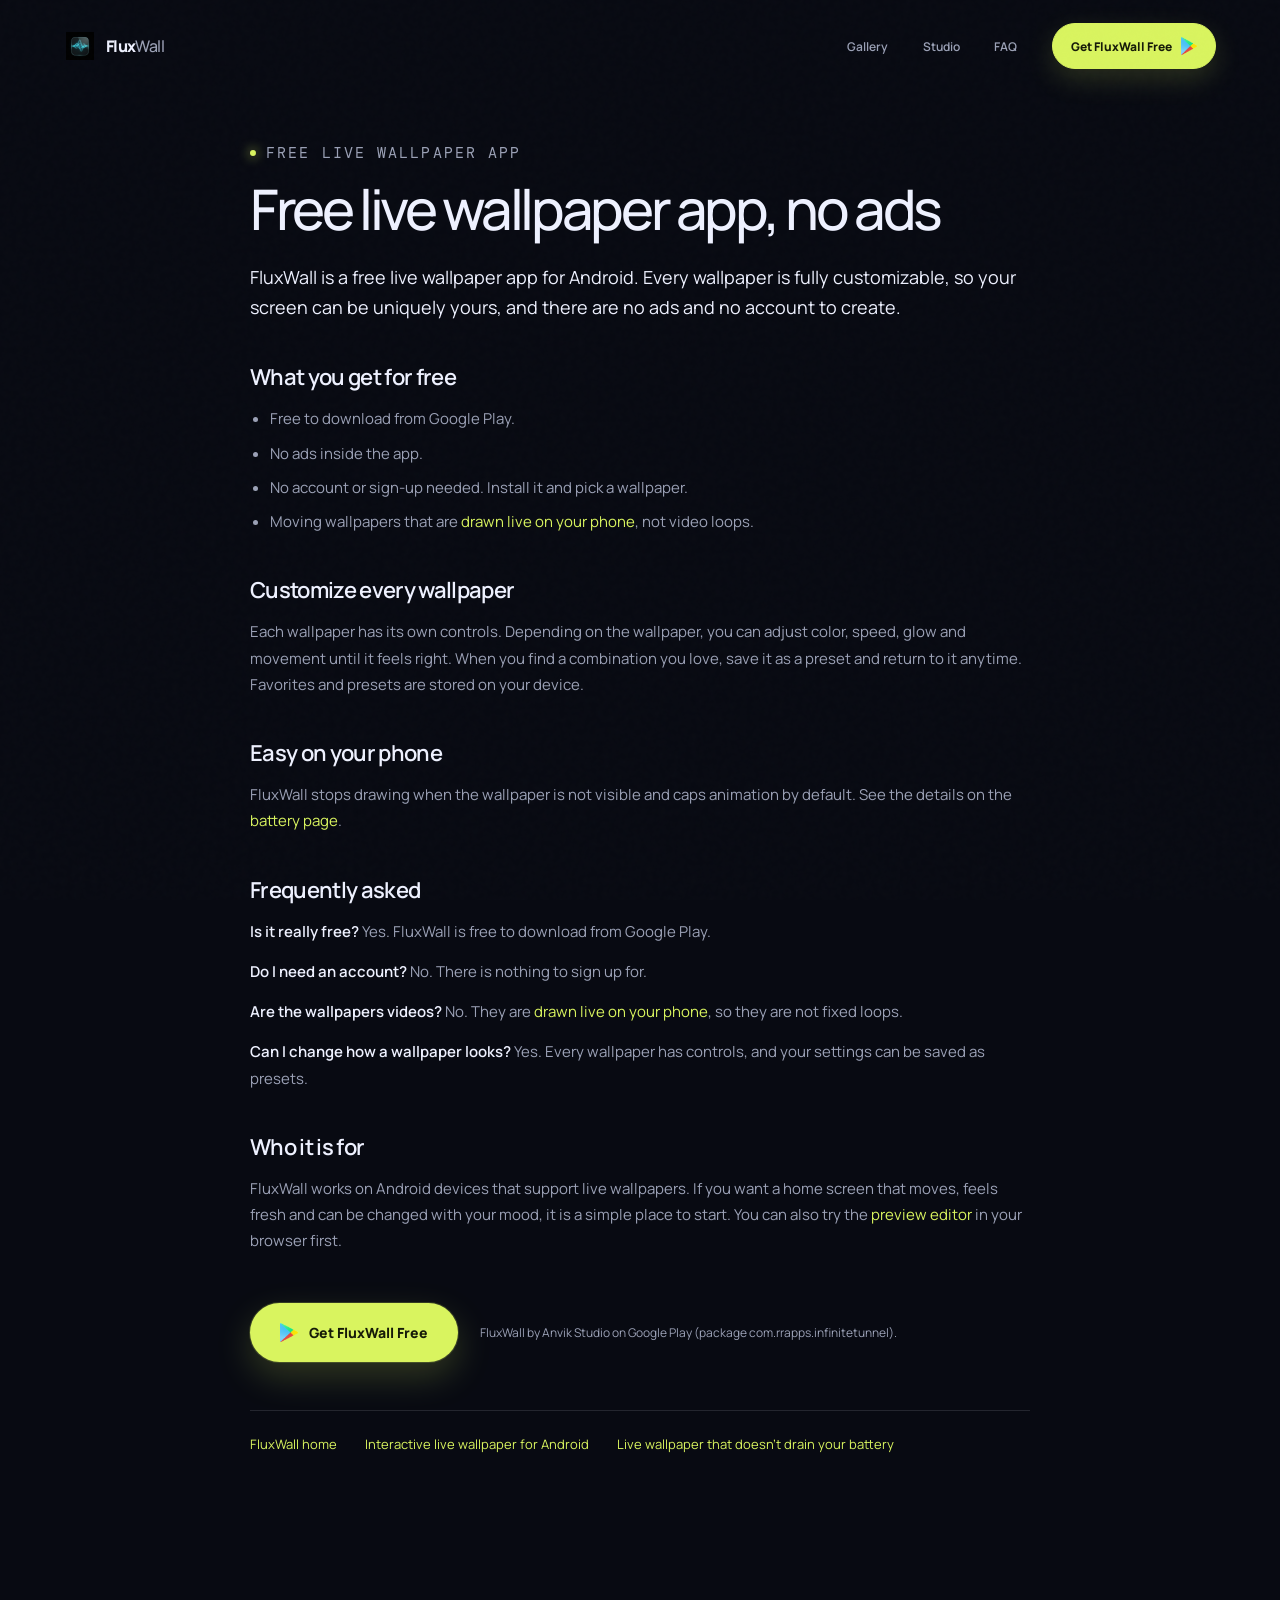
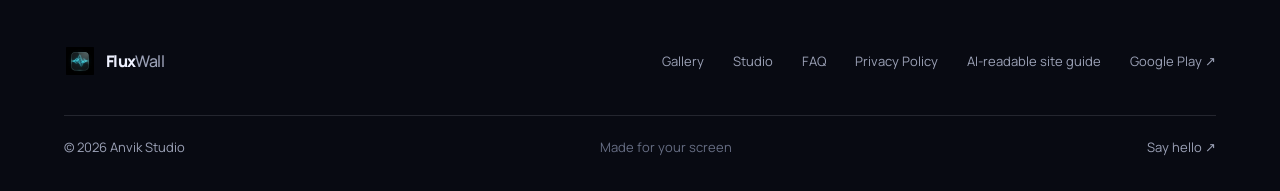
==== free-live-wallpaper-no-ads.html @ 2b083f35 "Add three search-targeted landing pages Add interactive live wallpaper, battery-aware and free/no-ad" ====
<!doctype html>
<html lang="en">
<head>
  <meta charset="UTF-8">
  <meta name="viewport" content="width=device-width, initial-scale=1">
  <meta name="theme-color" content="#080a12">
  <meta name="author" content="FluxWall">
  <meta name="description" content="FluxWall is a free live wallpaper app for Android with no ads and no account needed. Every wallpaper is customizable and can be saved as a preset.">
  <meta name="robots" content="index, follow, max-image-preview:large, max-snippet:-1, max-video-preview:-1">
  <meta name="referrer" content="strict-origin-when-cross-origin">
  <meta property="og:locale" content="en_US">
  <meta property="og:site_name" content="FluxWall">
  <meta property="og:title" content="Free Live Wallpaper App, No Ads — FluxWall">
  <meta property="og:description" content="A free live wallpaper app for Android with no ads and no account needed. Customize and save presets.">
  <meta property="og:image" content="https://fluxwall.anvik.studio/assets/images/feature.jpg">
  <meta property="og:url" content="https://fluxwall.anvik.studio/free-live-wallpaper-no-ads.html">
  <meta property="og:type" content="website">
  <meta name="twitter:card" content="summary_large_image">
  <link rel="canonical" href="https://fluxwall.anvik.studio/free-live-wallpaper-no-ads.html">
  <title>Free Live Wallpaper App, No Ads — FluxWall</title>
  <script type="application/ld+json">
  {
    "@context": "https://schema.org",
    "@graph": [
      {
        "@type": "WebPage",
        "@id": "https://fluxwall.anvik.studio/free-live-wallpaper-no-ads.html#webpage",
        "url": "https://fluxwall.anvik.studio/free-live-wallpaper-no-ads.html",
        "name": "Free Live Wallpaper App, No Ads — FluxWall",
        "description": "FluxWall is a free live wallpaper app for Android with no ads and no account needed. Every wallpaper is customizable and can be saved as a preset.",
        "inLanguage": "en-US",
        "isPartOf": {
          "@id": "https://fluxwall.anvik.studio/#website"
        },
        "about": {
          "@id": "https://fluxwall.anvik.studio/#app"
        }
      }
    ]
  }
  </script>
  <link rel="icon" href="assets/images/icon.png">
  <link rel="preconnect" href="https://fonts.googleapis.com">
  <link rel="preconnect" href="https://fonts.gstatic.com" crossorigin>
  <link href="https://fonts.googleapis.com/css2?family=DM+Mono:wght@400;500&family=Manrope:wght@400;500;600;700;800&display=swap" rel="stylesheet">
  <link rel="stylesheet" href="css/site.css">
</head>
<body>
  <div class="noise" aria-hidden="true"></div>
  <header class="site-header" data-header>
    <a class="brand" href="/" aria-label="FluxWall home">
      <img class="brand-icon" src="assets/images/fluxwall-icon.png" alt="" />
      <span>Flux<span class="brand-muted">Wall</span></span>
    </a>
    <nav class="nav" data-nav>
      <a href="/#gallery">Gallery</a>
      <a href="/#studio">Studio</a>
      <a href="/#faq">FAQ</a>
      <a class="nav-download" href="https://play.google.com/store/apps/details?id=com.rrapps.infinitetunnel" target="_blank" rel="noreferrer">Get FluxWall Free <img class="google-play-icon" src="assets/images/google-play-icon.png" alt="" /></a>
    </nav>
    <button class="menu-toggle" type="button" aria-label="Open navigation" aria-expanded="false" data-menu-toggle><i></i><i></i></button>
  </header>

  <main class="section-shell content-page">
    <article>
      <p class="eyebrow"><span class="eyebrow-dot"></span> Free live wallpaper app</p>
      <h1>Free live wallpaper app, no ads</h1>
      <p class="lede">FluxWall is a free live wallpaper app for Android. Every wallpaper is fully customizable, so your screen can be uniquely yours, and there are no ads and no account to create.</p>
      <section>
        <h2>What you get for free</h2>
        <ul>
          <li>Free to download from Google Play.</li>
          <li>No ads inside the app.</li>
          <li>No account or sign-up needed. Install it and pick a wallpaper.</li>
          <li>Moving wallpapers that are <a href="interactive-live-wallpaper-android.html">drawn live on your phone</a>, not video loops.</li>
        </ul>
        <!-- TODO: GIF -->
      </section>
      <section>
        <h2>Customize every wallpaper</h2>
        <p>Each wallpaper has its own controls. Depending on the wallpaper, you can adjust color, speed, glow and movement until it feels right. When you find a combination you love, save it as a preset and return to it anytime. Favorites and presets are stored on your device.</p>
      </section>
      <section>
        <h2>Easy on your phone</h2>
        <p>FluxWall stops drawing when the wallpaper is not visible and caps animation by default. See the details on the <a href="live-wallpaper-battery.html">battery page</a>.</p>
      </section>
      <section>
        <h2>Frequently asked</h2>
        <p><strong>Is it really free?</strong> Yes. FluxWall is free to download from Google Play.</p>
        <p><strong>Do I need an account?</strong> No. There is nothing to sign up for.</p>
        <p><strong>Are the wallpapers videos?</strong> No. They are <a href="interactive-live-wallpaper-android.html">drawn live on your phone</a>, so they are not fixed loops.</p>
        <p><strong>Can I change how a wallpaper looks?</strong> Yes. Every wallpaper has controls, and your settings can be saved as presets.</p>
      </section>
      <section>
        <h2>Who it is for</h2>
        <p>FluxWall works on Android devices that support live wallpapers. If you want a home screen that moves, feels fresh and can be changed with your mood, it is a simple place to start. You can also try the <a href="/#studio">preview editor</a> in your browser first.</p>
      </section>
      <div class="content-cta">
        <a class="button button-primary button-hero" href="https://play.google.com/store/apps/details?id=com.rrapps.infinitetunnel" target="_blank" rel="noreferrer"><img class="google-play-icon" src="assets/images/google-play-icon.png" alt="" /> Get FluxWall Free</a>
        <p class="content-note">FluxWall by Anvik Studio on Google Play (package com.rrapps.infinitetunnel).</p>
      </div>
      <nav class="content-related" aria-label="Related pages">
        <a href="/">FluxWall home</a>
        <a href="interactive-live-wallpaper-android.html">Interactive live wallpaper for Android</a>
        <a href="live-wallpaper-battery.html">Live wallpaper that doesn&#x27;t drain your battery</a>
      </nav>
    </article>
  </main>

  <footer class="footer section-shell"><div class="footer-top"><a class="brand" href="/"><img class="brand-icon" src="assets/images/fluxwall-icon.png" alt="" /><span>Flux<span class="brand-muted">Wall</span></span></a><div class="footer-links"><a href="/#gallery">Gallery</a><a href="/#studio">Studio</a><a href="/#faq">FAQ</a><a href="privacy_policy.html">Privacy Policy</a><a href="https://fluxwall.anvik.studio/llms.txt">AI-readable site guide</a><a href="https://play.google.com/store/apps/details?id=com.rrapps.infinitetunnel" target="_blank" rel="noreferrer">Google Play ↗</a></div></div><div class="footer-bottom"><span>© <span data-year></span> <a href="https://anvik.studio" target="_blank" rel="noreferrer">Anvik Studio</a></span><span>Made for your screen</span><a href="mailto:support@anvik.studio">Say hello ↗</a></div></footer>
  <div class="sticky-download"><span>Make your screen yours.</span><a href="https://play.google.com/store/apps/details?id=com.rrapps.infinitetunnel" target="_blank" rel="noreferrer"><img class="google-play-icon" src="assets/images/google-play-icon.png" alt="" /> Get FluxWall Free</a></div>
  <script>
    (function () {
      var header = document.querySelector('[data-header]'), nav = document.querySelector('[data-nav]'), menu = document.querySelector('[data-menu-toggle]');
      window.addEventListener('scroll', function () { header.classList.toggle('is-scrolled', window.scrollY > 30); }, { passive: true });
      menu.addEventListener('click', function () {
        var open = nav.classList.toggle('is-open');
        menu.setAttribute('aria-expanded', String(open));
        document.body.classList.toggle('menu-open', open);
      });
      var year = document.querySelector('[data-year]'); if (year) year.textContent = new Date().getFullYear();
    })();
  </script>
</body>
</html>
---- css/site.css ----
:root {
  --bg: #080a12;
  --bg-raised: #0d101b;
  --panel: #111520;
  --line: rgba(234, 239, 255, .12);
  --line-bright: rgba(234, 239, 255, .22);
  --ink: #eef1ff;
  --muted: #9ba1b6;
  --quiet: #666d83;
  --lime: #d9f45f;
  --lime-dark: #94ae2d;
  --violet: #a88cff;
  --coral: #ff846c;
  --mono: 'DM Mono', ui-monospace, monospace;
  --sans: 'Manrope', system-ui, sans-serif;
  --gutter: clamp(20px, 5vw, 84px);
  --max: 1320px;
}
* { box-sizing: border-box; }
html { scroll-behavior: smooth; }
body { margin: 0; background: var(--bg); color: var(--ink); font-family: var(--sans); overflow-x: hidden; }
body.menu-open { overflow: hidden; }
a { color: inherit; text-decoration: none; }
button { color: inherit; font: inherit; }
a:focus-visible, button:focus-visible, summary:focus-visible, input:focus-visible, select:focus-visible { outline: 2px solid var(--lime); outline-offset: 3px; }
img { display: block; max-width: 100%; }
.google-play-icon { aspect-ratio: 117 / 128; display: block; flex: 0 0 auto; height: auto; object-fit: contain; width: 18px; }
.noise { pointer-events: none; position: fixed; inset: 0; z-index: 30; opacity: .035; background-image: url("data:image/svg+xml,%3Csvg viewBox='0 0 180 180' xmlns='http://www.w3.org/2000/svg'%3E%3Cfilter id='n'%3E%3CfeTurbulence type='fractalNoise' baseFrequency='.8' numOctaves='3' stitchTiles='stitch'/%3E%3C/filter%3E%3Crect width='100%25' height='100%25' filter='url(%23n)' opacity='.5'/%3E%3C/svg%3E"); }
.section-shell { width: min(var(--max), calc(100% - var(--gutter) * 2)); margin-inline: auto; }
.site-header { align-items: center; display: flex; justify-content: space-between; height: 92px; left: 0; padding: 0 var(--gutter); position: absolute; right: 0; top: 0; z-index: 20; transition: background .3s, height .3s, border .3s; }
.site-header.is-scrolled { position: fixed; height: 70px; background: rgba(8, 10, 18, .82); backdrop-filter: blur(18px); border-bottom: 1px solid var(--line); }
.brand { align-items: center; display: inline-flex; font-size: 16px; font-weight: 800; gap: 10px; letter-spacing: -.04em; }
.brand-muted { color: var(--muted); font-weight: 500; }
.brand-icon { border-radius: 25%; height: 32px; object-fit: cover; width: 32px; }
.nav { align-items: center; display: flex; gap: clamp(18px, 2.7vw, 42px); }
.nav a { color: var(--muted); font-size: 12px; font-weight: 600; transition: color .2s; }
.nav a:hover { color: var(--ink); }
.nav .nav-download { align-items: center; background: var(--lime); border: 1px solid var(--lime); border-radius: 99px; box-shadow: 0 10px 28px rgba(217,244,95,.16); color: #161b08; display: flex; font-size: 12px; font-weight: 800; gap: 9px; padding: 13px 18px; }
.nav-download .google-play-icon { width: 16px; }
.text-link span { color: var(--lime); }
.menu-toggle { background: none; border: 0; cursor: pointer; display: none; padding: 8px 0 8px 8px; }
.menu-toggle i { background: var(--ink); display: block; height: 1px; margin: 5px 0; transition: transform .2s; width: 24px; }
.hero { align-items: flex-end; display: flex; min-height: 900px; overflow: hidden; position: relative; width: 100%; }
.hero::after { background: linear-gradient(0deg, var(--bg) 0%, rgba(8,10,18,.36) 12%, transparent 30%); bottom: 0; content: ''; height: 34%; left: 0; pointer-events: none; position: absolute; right: 0; z-index: 1; }
.hero-copy { margin-left: max(var(--gutter), calc((100vw - var(--max)) / 2)); max-width: 690px; padding: 150px 0 82px; position: relative; width: min(690px, calc(100% - var(--gutter) * 2)); z-index: 3; }
.eyebrow { align-items: center; color: var(--muted); display: flex; font-family: var(--mono); font-size: 10px; gap: 10px; letter-spacing: .14em; margin: 0 0 24px; text-transform: uppercase; }
.eyebrow-dot, .live-pulse { background: var(--lime); border-radius: 50%; display: inline-block; height: 6px; width: 6px; }
.eyebrow-dot { box-shadow: 0 0 12px var(--lime); }
.hero h1 { font-size: clamp(64px, 8.4vw, 124px); font-weight: 500; letter-spacing: -.085em; line-height: .88; margin: 0; text-shadow: 0 4px 40px rgba(0,0,0,.24); }
h1 em, h2 em { color: var(--lime); font-style: normal; }
.hero-lede { color: rgba(238,241,255,.76); font-size: 18px; line-height: 1.72; margin: 30px 0 24px; max-width: 520px; text-shadow: 0 2px 18px rgba(0,0,0,.42); }
.hero-effect-switcher { display: flex; gap: 8px; margin-bottom: 30px; max-width: 650px; overflow-x: auto; padding: 2px; scrollbar-width: none; }
.hero-effect-switcher::-webkit-scrollbar { display: none; }
.hero-effect-switcher button { backdrop-filter: blur(14px); background: rgba(10,12,20,.54); border: 1px solid rgba(255,255,255,.18); border-radius: 99px; color: rgba(255,255,255,.74); cursor: pointer; flex: 0 0 auto; font-family: var(--mono); font-size: 9px; letter-spacing: .08em; padding: 10px 13px; text-transform: uppercase; transition: background .2s, border-color .2s, color .2s, transform .2s; }
.hero-effect-switcher button:hover { border-color: rgba(255,255,255,.42); color: var(--ink); transform: translateY(-1px); }
.hero-effect-switcher button.is-active { background: var(--lime); border-color: var(--lime); color: #171d0b; }
.hero-actions { align-items: center; display: flex; flex-wrap: wrap; gap: 28px; }
.button { align-items: center; border: 0; border-radius: 99px; display: inline-flex; font-size: 13px; font-weight: 800; gap: 11px; justify-content: center; padding: 18px 25px; transition: transform .2s, box-shadow .2s, background .2s; }
.button:hover { transform: translateY(-2px); }
.button-primary { background: var(--lime); box-shadow: 0 0 0 1px rgba(217,244,95,.18), 0 14px 36px rgba(217,244,95,.2); color: #161b08; }
.button-primary:hover { background: #e3fa78; box-shadow: 0 0 0 1px rgba(217,244,95,.4), 0 18px 46px rgba(217,244,95,.32); }
.button-compact { font-size: 12px; padding: 15px 20px; }
.button-hero { font-size: 14px; min-width: 208px; padding: 20px 27px; }
.text-link { color: var(--muted); font-size: 12px; font-weight: 700; }
.text-link span { display: inline-block; margin-left: 8px; transition: transform .2s; }
.text-link:hover span { transform: translateY(3px); }
.hero-assurance { align-items: center; color: rgba(255,255,255,.86); display: flex; flex-wrap: wrap; font-size: 12px; font-weight: 700; gap: 13px 24px; margin-top: 30px; }
.hero-assurance span { align-items: center; display: flex; gap: 8px; }
.hero-assurance span::before { background: var(--lime); border-radius: 50%; box-shadow: 0 0 10px rgba(217,244,95,.5); content: ''; height: 6px; width: 6px; }
.hero-visual { inset: 0; overflow: hidden; pointer-events: none; position: absolute; z-index: 0; }
.hero-canvas-wrap { background-color: #11101b; background-position: center; background-size: cover; border: 0; border-radius: 0; height: 100%; overflow: hidden; position: relative; width: 100%; }
.stage__canvas { display: block; height: 100%; width: 100%; }
.canvas-vignette { background: linear-gradient(90deg, rgba(5,6,12,.84) 0%, rgba(5,6,12,.38) 46%, rgba(5,6,12,.08) 78%), radial-gradient(ellipse at center, transparent 42%, rgba(5,5,11,.32) 100%); inset: 0; pointer-events: none; position: absolute; }
.canvas-caption { align-items: center; color: rgba(255,255,255,.78); display: flex; font-family: var(--mono); font-size: 9px; gap: 9px; letter-spacing: .12em; position: absolute; right: max(var(--gutter), calc((100vw - var(--max)) / 2)); text-transform: uppercase; top: 116px; }
.caption-separator { color: rgba(255,255,255,.38); }
.live-pulse { animation: pulse 2s infinite; box-shadow: 0 0 10px var(--lime); flex: 0 0 auto; }
@keyframes pulse { 0%, 100% { opacity: 1; transform: scale(1); } 50% { opacity: .42; transform: scale(.72); } }
.ticker { border-bottom: 1px solid var(--line); border-top: 1px solid var(--line); overflow: hidden; white-space: nowrap; }
/* Three identical sets keep the loop covered on wide and narrow viewports. */
.ticker-track { animation: marquee 22s linear infinite; color: rgba(238,241,255,.78); display: flex; font-family: var(--mono); font-size: 12px; font-weight: 600; letter-spacing: .14em; padding: 20px 0; width: max-content; will-change: transform; }
.ticker-set { align-items: center; display: flex; flex: 0 0 auto; gap: 26px; padding-right: 26px; }
.ticker-track b { color: var(--lime); font-size: 15px; font-weight: 400; }
@keyframes marquee { to { transform: translate3d(-33.333333%, 0, 0); } }
.intro { align-items: center; display: grid; gap: 7%; grid-template-columns: 1.15fr .85fr; padding-bottom: 91px; padding-top: 170px; }
.section-heading h2, .studio h2, .preview-section-heading h2 { font-size: clamp(42px, 5vw, 75px); font-weight: 500; letter-spacing: -.075em; line-height: .98; margin: 0; }
.section-heading h2 span, .preview-section-heading h2 span { color: var(--lime); }
.intro-body { padding-bottom: 5px; }
.intro-body > p { color: var(--muted); font-size: 19px; line-height: 1.7; margin: 0 0 28px; max-width: 430px; }
.direct-answers { border-bottom: 1px solid var(--line); border-top: 1px solid var(--line); display: grid; gap: 8%; grid-template-columns: .8fr 1.2fr; padding-bottom: 60px; padding-top: 86px; }
.direct-answers-intro h2 { font-size: clamp(40px, 4.5vw, 68px); font-weight: 500; letter-spacing: -.075em; line-height: .98; margin: 0 0 25px; }
.direct-answers-intro h2 span { color: var(--lime); }
.direct-answers-intro > p:last-child { color: var(--muted); font-size: 16px; line-height: 1.7; margin: 0; max-width: 340px; }
.answer-grid { display: grid; gap: 0 18px; grid-template-columns: repeat(3, 1fr); }
.answer-card { border-left: 1px solid var(--line); padding: 2px 0 0 20px; }
.answer-card h3 { font-size: 14px; letter-spacing: -.02em; margin: 0 0 13px; }
.answer-card p { color: var(--muted); font-size: 13px; line-height: 1.7; margin: 0; }
.circle-arrow { align-items: center; border: 1px solid var(--line-bright); border-radius: 50%; color: var(--lime); display: flex; font-size: 20px; height: 57px; justify-content: center; transition: background .2s, color .2s; width: 57px; }
.circle-arrow:hover { background: var(--lime); color: var(--bg); }
.gallery { padding-bottom: 123px; padding-top: 120px; }
.gallery-heading { align-items: end; display: flex; justify-content: space-between; }
.gallery-heading > .eyebrow, .preview-section-heading > .eyebrow { font-size: 15px; }
.section-note { color: var(--muted); font-size: 14px; line-height: 1.6; margin: 0 0 2px; }
.preview-section { padding-bottom: 126px; scroll-margin-top: 90px; }
.preview-section-heading { align-items: end; display: flex; justify-content: space-between; margin-bottom: 54px; }
.preview-section-heading > p { color: var(--muted); font-size: 15px; line-height: 1.7; margin: 0 4% 2px 0; max-width: 330px; }
.preview-workbench { margin-top: 50px; scroll-margin-top: 90px; }
.preview-cta { display: flex; justify-content: flex-end; margin-top: 48px; }
.filter-row { border-bottom: 1px solid var(--line); display: flex; gap: 8px; margin-top: 65px; overflow-x: auto; padding-bottom: 13px; scrollbar-width: none; }
.filter-row::-webkit-scrollbar { display: none; }
.filter-button { background: none; border: 0; border-radius: 99px; color: var(--quiet); cursor: pointer; font-size: 11px; padding: 9px 15px; white-space: nowrap; }
.filter-button:hover { color: var(--ink); }
.filter-button.is-active { background: var(--lime); color: #1b210a; }
.effect-grid { display: grid; gap: 16px; grid-template-columns: repeat(4, 1fr); padding-top: 24px; }
.effect-card { background: var(--panel); border: 1px solid var(--line); min-width: 0; overflow: hidden; position: relative; transition: border-color .2s, transform .2s; }
.effect-card:hover { border-color: var(--lime); transform: translateY(-4px); }
.effect-image { aspect-ratio: 1 / 1.17; background: #151827; overflow: hidden; position: relative; }
.effect-image img { height: 100%; object-fit: cover; transition: transform .5s, filter .3s; width: 100%; }
.effect-card:hover img { transform: scale(1.04); }
.effect-image video { height: 100%; object-fit: cover; width: 100%; }
.effect-overlay { background: linear-gradient(transparent 45%, rgba(4,6,12,.86)); inset: 0; position: absolute; }
.effect-info { bottom: 0; left: 0; padding: 16px; position: absolute; right: 0; }
.effect-info h3 { font-size: 14px; letter-spacing: -.03em; margin: 0 0 5px; }
.effect-info p { color: rgba(238,241,255,.72); font-size: 11px; line-height: 1.4; margin: 0; }
.effect-category { color: var(--lime); font-family: var(--mono); font-size: 8px; letter-spacing: .12em; margin-bottom: 8px; text-transform: uppercase; }
.effect-new { background: var(--lime); border-radius: 99px; color: #1b210a; font-weight: 500; margin-left: 8px; padding: 2px 7px; }
.gallery-footer { align-items: center; color: var(--muted); display: flex; font-family: var(--mono); font-size: 9px; justify-content: space-between; letter-spacing: .08em; padding-top: 28px; text-transform: uppercase; }
.gallery-footer span { align-items: center; display: flex; gap: 9px; }
.gallery-footer .text-link { font-family: var(--sans); letter-spacing: 0; text-transform: none; }
.studio { padding-bottom: 180px; scroll-margin-top: 90px; }
.studio-header { align-items: end; display: flex; justify-content: space-between; margin-bottom: 54px; }
.studio-header > p { color: var(--muted); font-size: 15px; line-height: 1.7; margin: 0 4% 2px 0; max-width: 330px; }
.studio-cta { align-items: center; color: var(--ink); display: flex; font-size: 12px; font-weight: 700; gap: 16px; margin: -25px 0 28px; }
.studio-panel { align-items: stretch; aspect-ratio: 2.03 / 1; background: var(--panel); border: 1px solid var(--line); display: grid; grid-template-columns: 1.6fr 1fr; min-height: 0; }
.studio-preview { aspect-ratio: auto; background: #111; height: 100%; overflow: hidden; position: relative; width: 100%; }
.studio-preview-fallback, .studio-stage-canvas { height: 100%; inset: 0; object-fit: cover; position: absolute; width: 100%; }
.studio-preview-fallback { filter: saturate(.86) brightness(.82); z-index: 0; }
.studio-stage-canvas { image-rendering: auto; z-index: 1; }
.no-webgl .studio-stage-canvas { display: none; }
.studio-preview-overlay { background: radial-gradient(ellipse at center, transparent 30%, rgba(5,6,12,.46) 100%), linear-gradient(0deg, rgba(0,0,0,.55), transparent 45%); inset: 0; pointer-events: none; position: absolute; z-index: 2; }
.studio-preview-title { align-items: center; bottom: 25px; display: flex; font-family: var(--mono); font-size: 10px; gap: 10px; left: 26px; letter-spacing: .12em; position: absolute; text-transform: uppercase; z-index: 3; }
.studio-effect-switcher { display: flex; gap: 7px; left: 22px; max-width: calc(100% - 44px); overflow-x: auto; padding: 7px; position: absolute; scrollbar-width: none; top: 22px; z-index: 3; }
.studio-effect-switcher::-webkit-scrollbar { display: none; }
.studio-effect-switcher button { backdrop-filter: blur(14px); background: rgba(7,9,15,.62); border: 1px solid rgba(255,255,255,.18); border-radius: 99px; color: rgba(255,255,255,.72); cursor: pointer; flex: 0 0 auto; font-family: var(--mono); font-size: 8px; letter-spacing: .08em; padding: 9px 12px; text-transform: uppercase; }
.studio-effect-switcher button.is-active { background: var(--lime); border-color: var(--lime); color: #171d0b; }
.controls-panel { height: 100%; min-height: 0; overflow-y: auto; padding: 48px 42px; scrollbar-color: var(--lime-dark) transparent; scrollbar-width: thin; }
.controls-panel::-webkit-scrollbar { width: 5px; }
.controls-panel::-webkit-scrollbar-thumb { background: var(--lime-dark); border-radius: 99px; }
.controls-top { color: var(--quiet); display: flex; font-family: var(--mono); font-size: 11px; justify-content: space-between; letter-spacing: .1em; }
.control-status { color: var(--lime); }
.controls-panel h3 { font-size: 31px; font-weight: 500; letter-spacing: -.06em; margin: 28px 0 7px; }
.controls-panel > p { color: var(--muted); font-size: 15px; margin: 0 0 42px; }
.control-list { display: grid; gap: 25px; }
.control-row label { align-items: center; color: var(--muted); display: flex; font-size: 12px; justify-content: space-between; margin-bottom: 12px; }
.control-value { color: var(--lime); font-family: var(--mono); font-size: 11px; }
.control-row input[type=range] { appearance: none; background: linear-gradient(to right, var(--lime) var(--fill, 50%), rgba(255,255,255,.13) var(--fill, 50%)); border-radius: 2px; cursor: pointer; height: 2px; outline: none; width: 100%; }
.control-row input[type=range]::-webkit-slider-thumb { appearance: none; background: var(--lime); border: 3px solid var(--panel); border-radius: 50%; box-shadow: 0 0 0 1px var(--lime); height: 12px; width: 12px; }
.control-row select { background: rgba(255,255,255,.06); border: 1px solid var(--line); border-radius: 3px; color: var(--ink); cursor: pointer; font-size: 12px; padding: 9px; width: 100%; }
.control-row option { background: var(--panel); }
.control-row input[type=checkbox] { accent-color: var(--lime); height: 17px; width: 17px; }
.control-checkbox { justify-content: flex-start !important; gap: 9px; }
.numbers { align-items: start; border-bottom: 1px solid var(--line); border-top: 1px solid var(--line); display: grid; gap: 8%; grid-template-columns: .7fr 1.3fr; padding-bottom: 52px; padding-top: 74px; }
.numbers-intro p:last-child { color: var(--muted); font-size: 14px; line-height: 1.7; margin: 0; max-width: 220px; }
.number-grid { display: grid; grid-template-columns: repeat(4, 1fr); }
.number-grid > div { border-left: 1px solid var(--line); padding: 0 20px; }
.number-grid strong { display: block; font-size: clamp(36px, 4vw, 59px); font-weight: 500; letter-spacing: -.09em; line-height: .9; }
.number-grid span { color: var(--muted); display: block; font-size: 12px; line-height: 1.5; margin-top: 16px; }
.screen-tour { padding-bottom: 126px; padding-top: 180px; }
.tour-layout { display: flex; gap: 16px; margin-top: 68px; max-width: none; overflow-x: auto; padding: 0 0 18px; scrollbar-color: var(--line-bright) transparent; scrollbar-width: thin; scroll-snap-type: x proximity; width: 100%; }
.tour-layout:focus-visible { outline: 2px solid var(--lime); outline-offset: 6px; }
.tour-layout::-webkit-scrollbar { height: 4px; }
.tour-layout::-webkit-scrollbar-track { background: transparent; }
.tour-layout::-webkit-scrollbar-thumb { background: var(--line-bright); border-radius: 99px; }
.tour-shot { background: var(--panel); border: 1px solid var(--line-bright); border-radius: 16px; box-shadow: 0 14px 32px rgba(0,0,0,.16); flex: 0 0 300px; margin: 0; overflow: hidden; scroll-snap-align: start; }
.tour-shot img { display: block; height: auto; width: 100%; }
.tour-shot figcaption { border-top: 1px solid var(--line); color: var(--muted); font-family: var(--mono); font-size: 9px; letter-spacing: .08em; padding: 14px 15px; text-transform: uppercase; }
.install-strip { align-items: center; border-bottom: 1px solid var(--line); border-top: 1px solid var(--line); display: flex; gap: 40px; justify-content: space-between; margin-bottom: 126px; padding-bottom: 48px; padding-top: 68px; }
.install-strip .eyebrow { margin-bottom: 15px; }
.install-strip strong, .install-strip span { display: block; }
.install-strip strong { font-size: clamp(28px, 3vw, 42px); font-weight: 500; letter-spacing: -.055em; line-height: 1.08; }
.install-strip > div > span { color: var(--muted); font-size: 14px; margin-top: 14px; }
.install-strip .button { flex: 0 0 auto; }
.faq { display: grid; gap: 11%; grid-template-columns: .8fr 1.2fr; padding-bottom: 126px; }
.faq-list { border-top: 1px solid var(--line); }
details { border-bottom: 1px solid var(--line); }
summary { align-items: center; cursor: pointer; display: flex; font-size: 14px; font-weight: 600; justify-content: space-between; list-style: none; padding: 24px 0; }
summary::-webkit-details-marker { display: none; }
summary span { color: var(--lime); font-size: 21px; font-weight: 400; transition: transform .2s; }
details[open] summary span { transform: rotate(45deg); }
details p { color: var(--muted); font-size: 14px; line-height: 1.7; margin: -3px 35px 25px 0; max-width: 570px; }
.footer { padding-bottom: 35px; padding-top: 92px; }
.footer-top { align-items: center; border-bottom: 1px solid var(--line); display: flex; justify-content: space-between; padding-bottom: 38px; }
.footer-links { display: flex; gap: 29px; }
.footer-links a, .footer-bottom { color: var(--muted); font-size: 13px; }
.footer-links a:hover, .footer-bottom a:hover { color: var(--lime); }
.footer-bottom { display: flex; justify-content: space-between; padding-top: 22px; }
.footer-bottom span:nth-child(2) { color: var(--quiet); }
.sticky-download { display: none; }
@media (max-width: 960px) {
  :root { --gutter: clamp(20px, 5vw, 48px); }
  .hero { min-height: 820px; }
  .hero-copy { max-width: 620px; }
  .effect-grid { grid-template-columns: repeat(3, 1fr); }
  .studio-panel { aspect-ratio: auto; grid-template-columns: 1fr; }
  .studio-preview { aspect-ratio: 1.3 / 1; height: auto; min-height: 0; }
  .controls-panel { height: auto; overflow-y: visible; }
  .preview-section-heading { align-items: start; display: block; margin-bottom: 35px; }
  .preview-section-heading > p { margin: 25px 0 0; }
  .numbers { grid-template-columns: 1fr; gap: 40px; }
  .number-grid { max-width: 650px; }
}
@media (max-width: 700px) {
  .site-header { height: 74px; }
  .nav { align-items: stretch; background: rgba(8,10,18,.97); border-bottom: 1px solid var(--line); display: flex; flex-direction: column; gap: 0; left: 0; opacity: 0; padding: 80px var(--gutter) 25px; pointer-events: none; position: fixed; right: 0; top: 0; transform: translateY(-10px); transition: opacity .2s, transform .2s; }
  .nav.is-open { opacity: 1; pointer-events: auto; transform: translateY(0); }
  .nav a { border-bottom: 1px solid var(--line); color: var(--ink); font-size: 17px; padding: 17px 0; }
  .nav .nav-download { background: none; border: 0; box-shadow: none; color: var(--lime); padding: 20px 0; }
  .menu-toggle { display: block; position: relative; z-index: 2; }
  .hero { min-height: 860px; }
  .hero-copy { margin-left: var(--gutter); max-width: none; padding: 120px 0 48px; width: calc(100% - var(--gutter) * 2); }
  .hero::after { height: 48%; }
  .hero h1 { font-size: clamp(56px, 17vw, 92px); }
  .hero-lede { font-size: 16px; margin-top: 24px; }
  .hero-effect-switcher { margin-bottom: 24px; }
  .hero-effect-switcher button { padding: 9px 11px; }
  .hero-actions { align-items: stretch; flex-direction: column; gap: 20px; }
  .button-hero { width: 100%; }
  .hero-assurance { gap: 10px 18px; margin-top: 26px; }
  .canvas-caption { left: var(--gutter); right: auto; top: 92px; }
  .intro { display: block; padding-bottom: 70px; padding-top: 115px; }
  .intro-body { margin-top: 35px; }
  .intro-body > p { font-size: 17px; }
  .direct-answers { display: block; padding-bottom: 50px; padding-top: 72px; }
  .direct-answers-intro > p:last-child { font-size: 15px; }
  .answer-grid { display: block; margin-top: 42px; }
  .answer-card { border-left: 0; border-top: 1px solid var(--line); padding: 20px 0 0; }
  .answer-card + .answer-card { margin-top: 25px; }
  .gallery { padding-bottom: 77px; padding-top: 90px; }
  .gallery-heading { align-items: start; display: block; }
  .section-note { margin-top: 27px; }
  .preview-section { padding-bottom: 77px; }
  .preview-workbench { margin-top: 34px; }
  .preview-cta { margin-top: 30px; }
  .preview-cta .button { width: 100%; }
  .filter-row { margin-top: 40px; }
  .effect-grid { grid-template-columns: repeat(2, 1fr); gap: 10px; }
  .effect-info { padding: 12px; }
  .effect-info h3 { font-size: 12px; }
  .effect-info p { display: none; }
  .effect-category { font-size: 7px; margin-bottom: 6px; }
  .studio { padding-bottom: 110px; }
  .studio-header { align-items: start; display: block; margin-bottom: 35px; }
  .studio-header > p { margin: 25px 0 0; }
  .studio-preview { aspect-ratio: 1 / 1; min-height: 0; }
  .controls-panel { padding: 32px 24px; }
  .controls-panel > p { margin-bottom: 30px; }
  .numbers { padding-bottom: 35px; padding-top: 50px; }
  .number-grid { grid-template-columns: 1fr 1fr; row-gap: 42px; }
  .number-grid > div:nth-child(3) { border-left: 0; }
  .number-grid > div { padding: 0 15px; }
  .screen-tour { padding-bottom: 63px; padding-top: 110px; }
  .install-strip { align-items: flex-start; flex-direction: column; margin-bottom: 77px; padding-bottom: 36px; padding-top: 52px; }
  .install-strip .button { width: 100%; }
  .tour-layout { gap: 12px; margin-top: 40px; padding-bottom: 12px; }
  .tour-shot { flex-basis: min(72vw, 280px); }
  .faq { display: block; padding-bottom: 77px; }
  .faq-list { margin-top: 48px; }
  summary { font-size: 13px; padding: 21px 0; }
  .footer { padding-top: 60px; }
  .footer-top { align-items: start; display: block; padding-bottom: 25px; }
  .footer-links { flex-wrap: wrap; gap: 17px 25px; margin-top: 30px; }
  .footer-bottom { flex-wrap: wrap; gap: 12px; line-height: 1.5; padding-bottom: 76px; }
  .gallery-footer { align-items: start; flex-direction: column; gap: 20px; }
  .studio-cta { align-items: start; flex-direction: column; gap: 8px; margin-top: -12px; }
  .sticky-download { align-items: center; background: rgba(217, 244, 95, .96); bottom: 0; box-shadow: 0 -8px 30px rgba(0,0,0,.28); color: #182008; display: flex; font-size: 13px; font-weight: 700; gap: 12px; justify-content: space-between; left: 0; padding: 12px var(--gutter); position: fixed; right: 0; z-index: 40; }
  .sticky-download a { background: #182008; border-radius: 99px; color: var(--lime); flex: 0 0 auto; font-size: 10px; padding: 12px 15px; }
  .sticky-download .google-play-icon { width: 14px; }
}
@media (prefers-reduced-motion: reduce) { *, *::before, *::after { animation-duration: .01ms !important; animation-iteration-count: 1 !important; scroll-behavior: auto !important; transition-duration: .01ms !important; } }

/* Content pages (search landing pages) */
.content-page { max-width: 780px; padding-bottom: 100px; padding-top: 140px; }
.content-page h1 { font-size: clamp(34px, 5vw, 56px); font-weight: 500; letter-spacing: -.06em; line-height: 1.05; margin: 0 0 24px; }
.content-page h2 { color: var(--ink); font-size: 22px; font-weight: 600; letter-spacing: -.03em; margin: 40px 0 14px; }
.content-page p, .content-page li { color: var(--muted); font-size: 15px; line-height: 1.75; }
.content-page p { margin: 0 0 14px; }
.content-page ul { margin: 0 0 14px; padding-left: 20px; }
.content-page li { margin-bottom: 8px; }
.content-page .lede { color: var(--ink); font-size: 18px; line-height: 1.65; }
.content-page a:not(.button) { color: var(--lime); }
.content-page strong { color: var(--ink); font-weight: 600; }
.content-cta { align-items: center; display: flex; flex-wrap: wrap; gap: 14px 22px; margin: 48px 0 0; }
.content-cta .content-note { font-size: 12px; margin: 0; }
.content-related { border-top: 1px solid var(--line); display: flex; flex-wrap: wrap; gap: 12px 28px; margin-top: 48px; padding-top: 24px; }
.content-related a { font-size: 13px; }
@media (max-width: 760px) { .content-page { padding-top: 110px; padding-bottom: 120px; } }
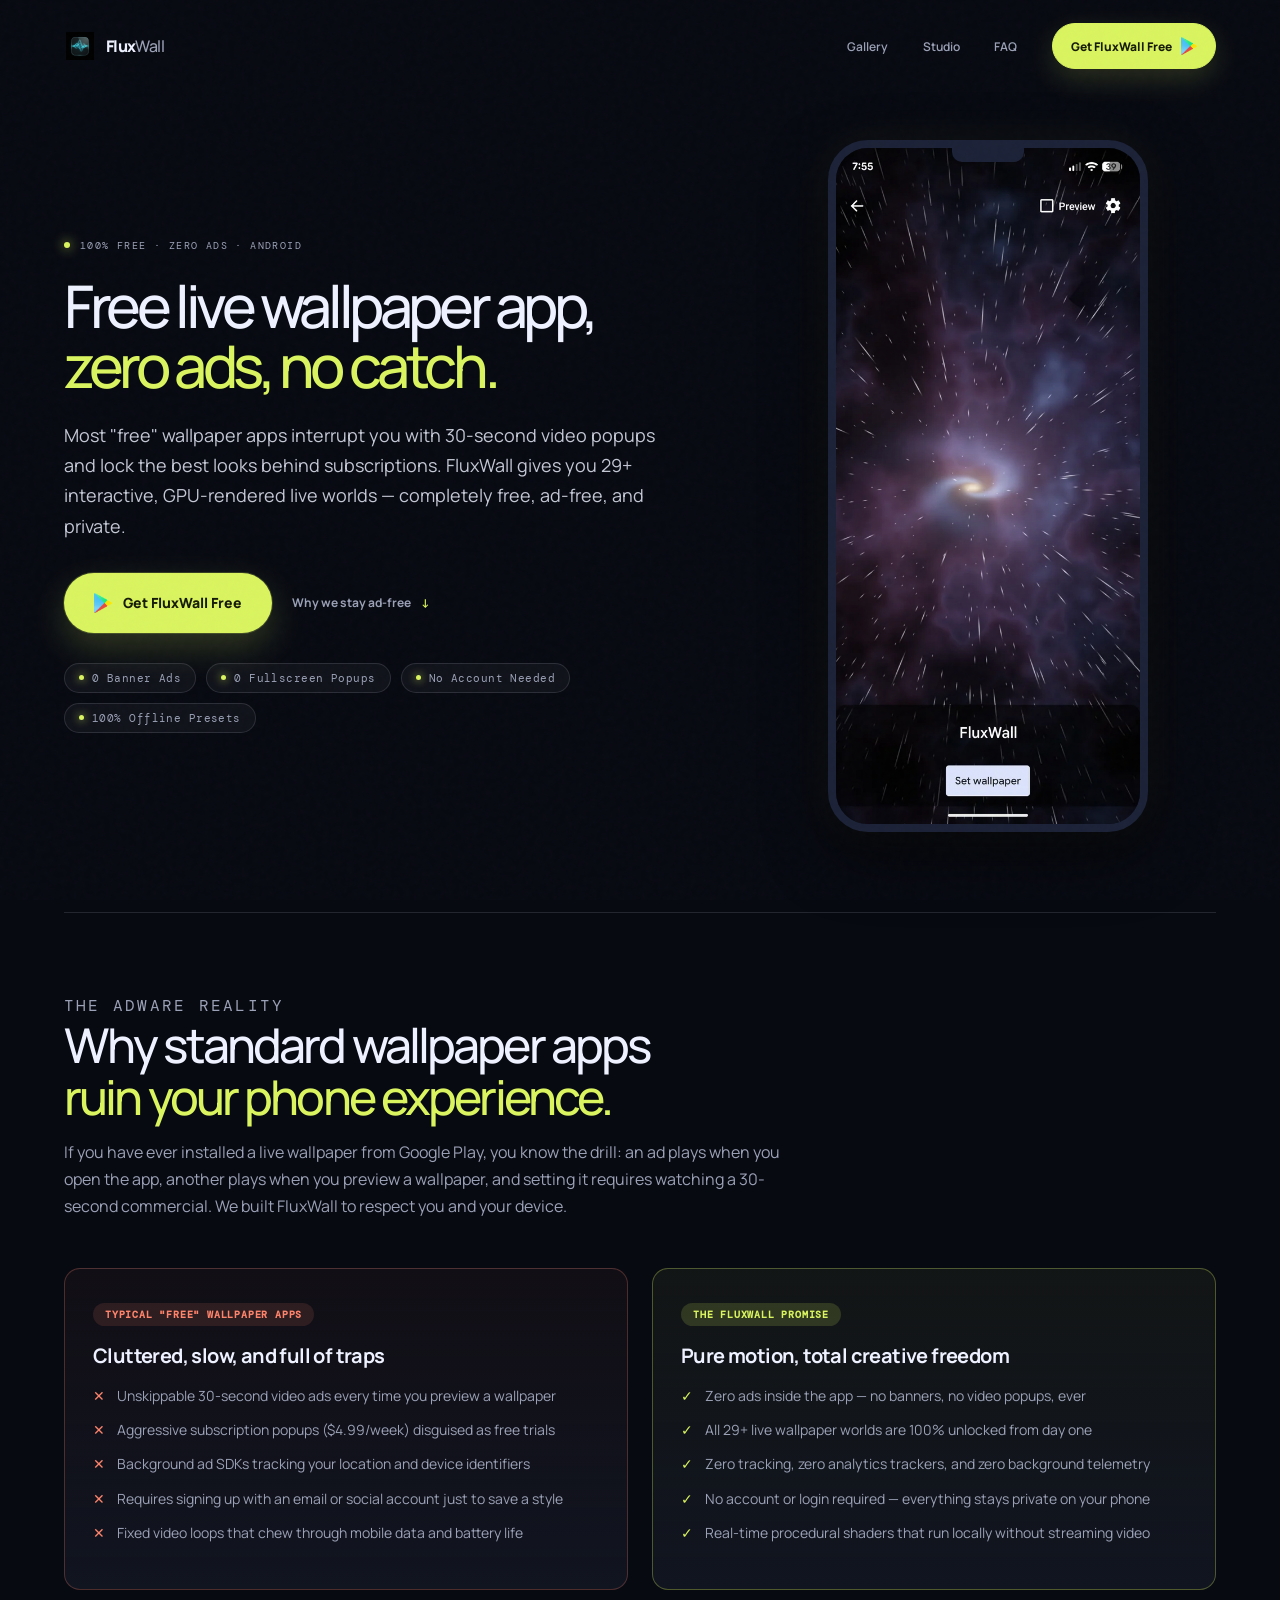
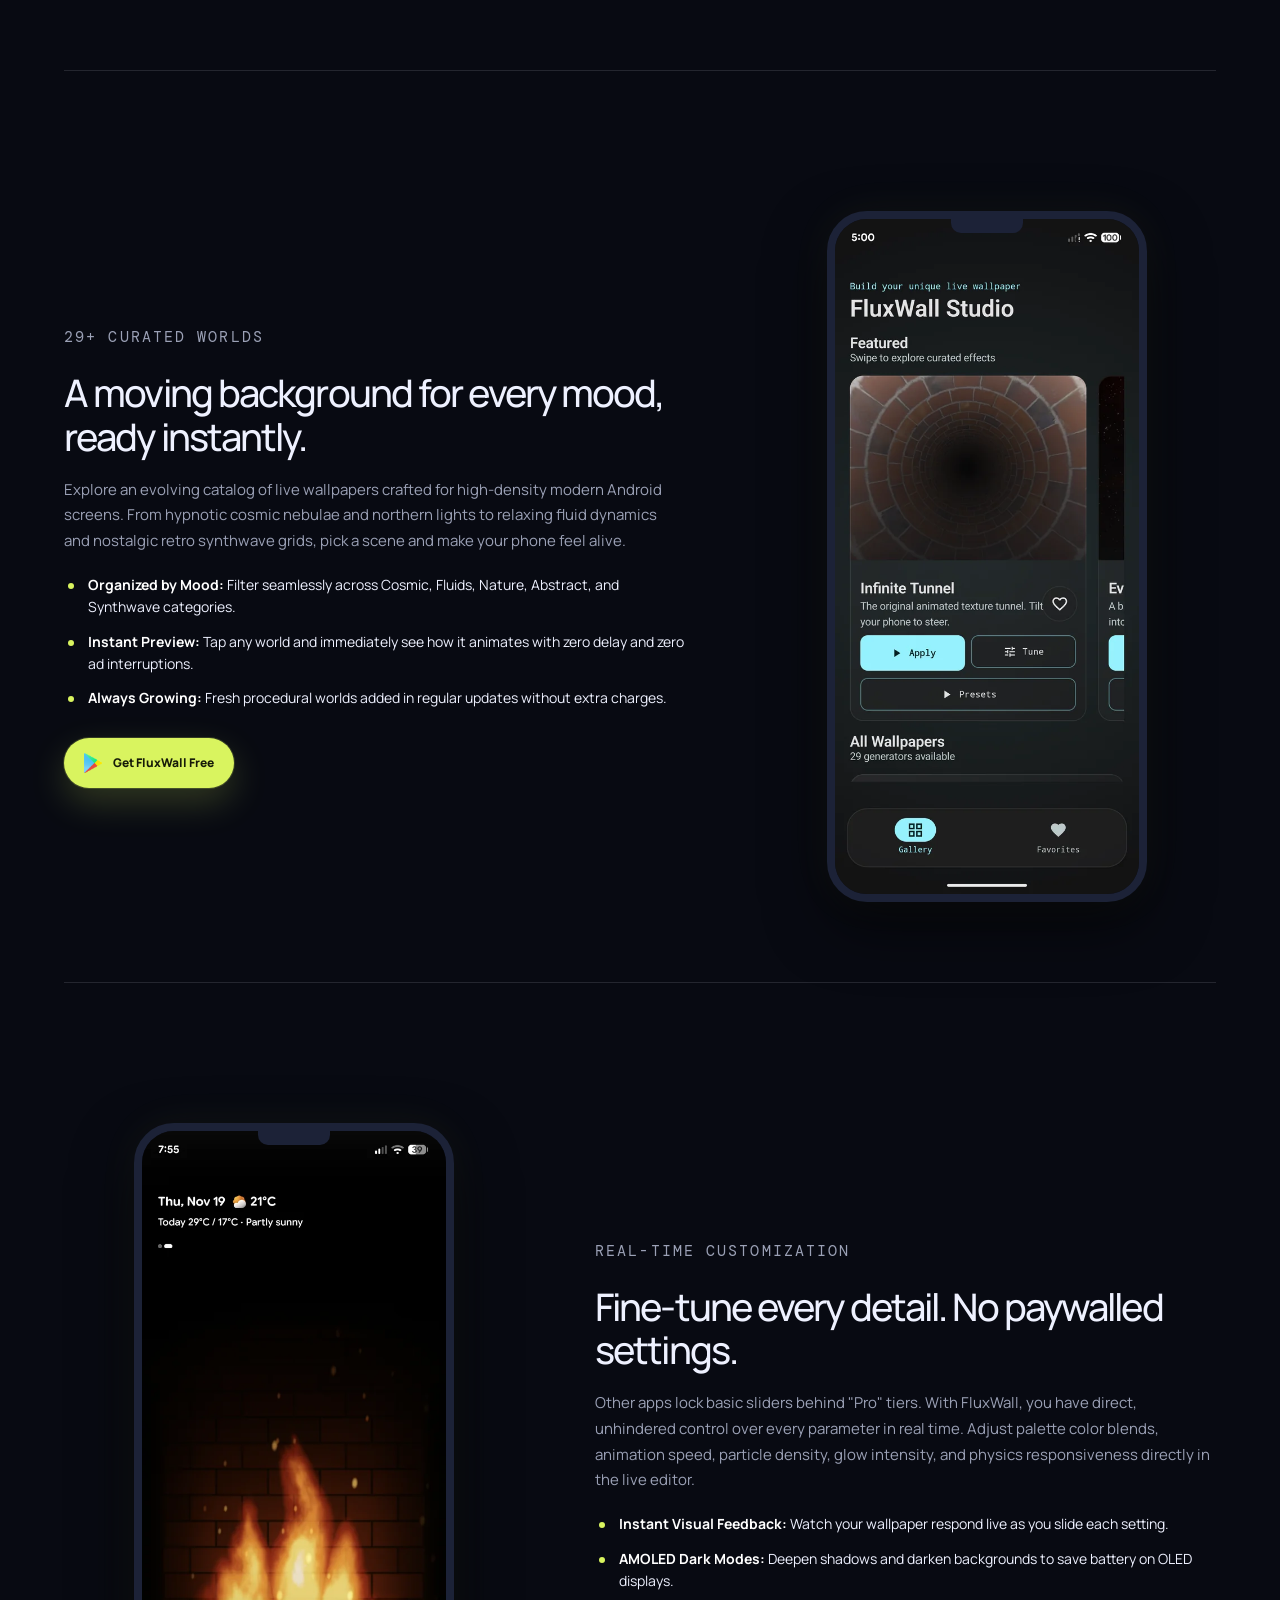
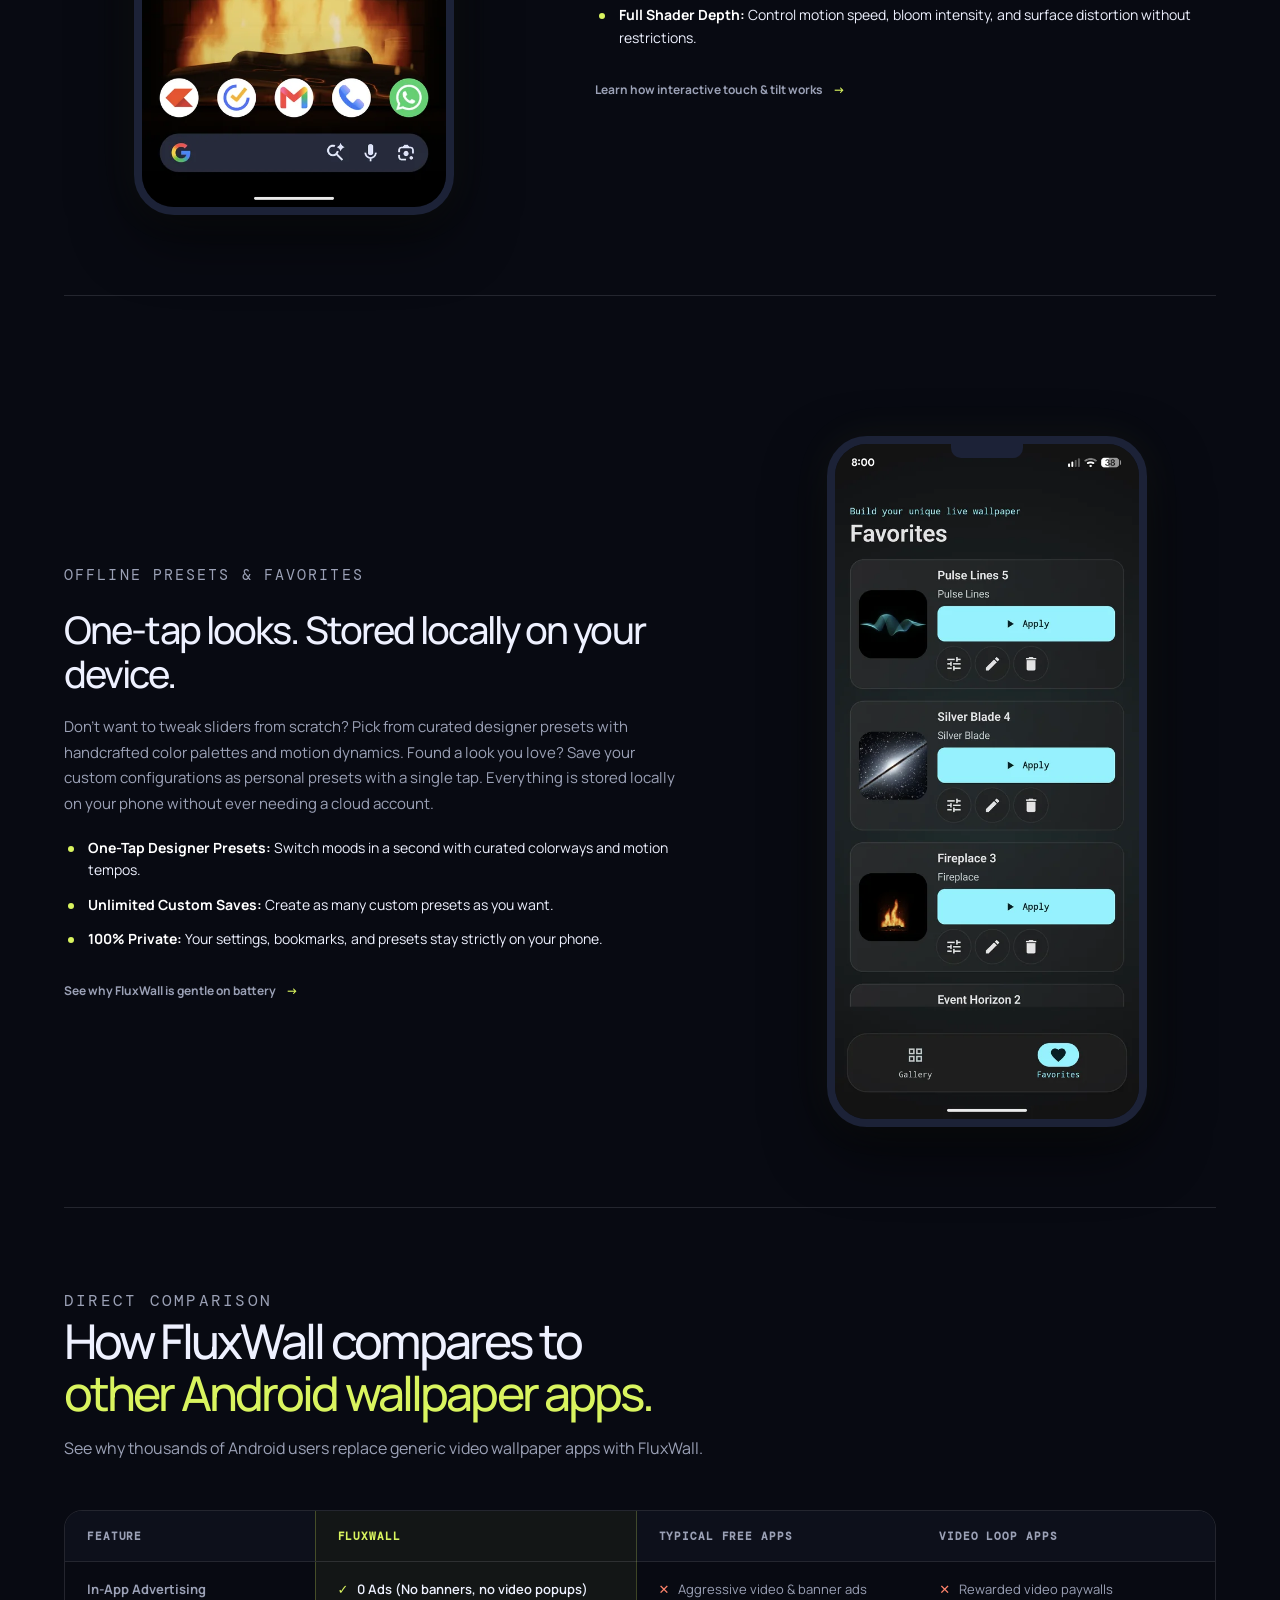
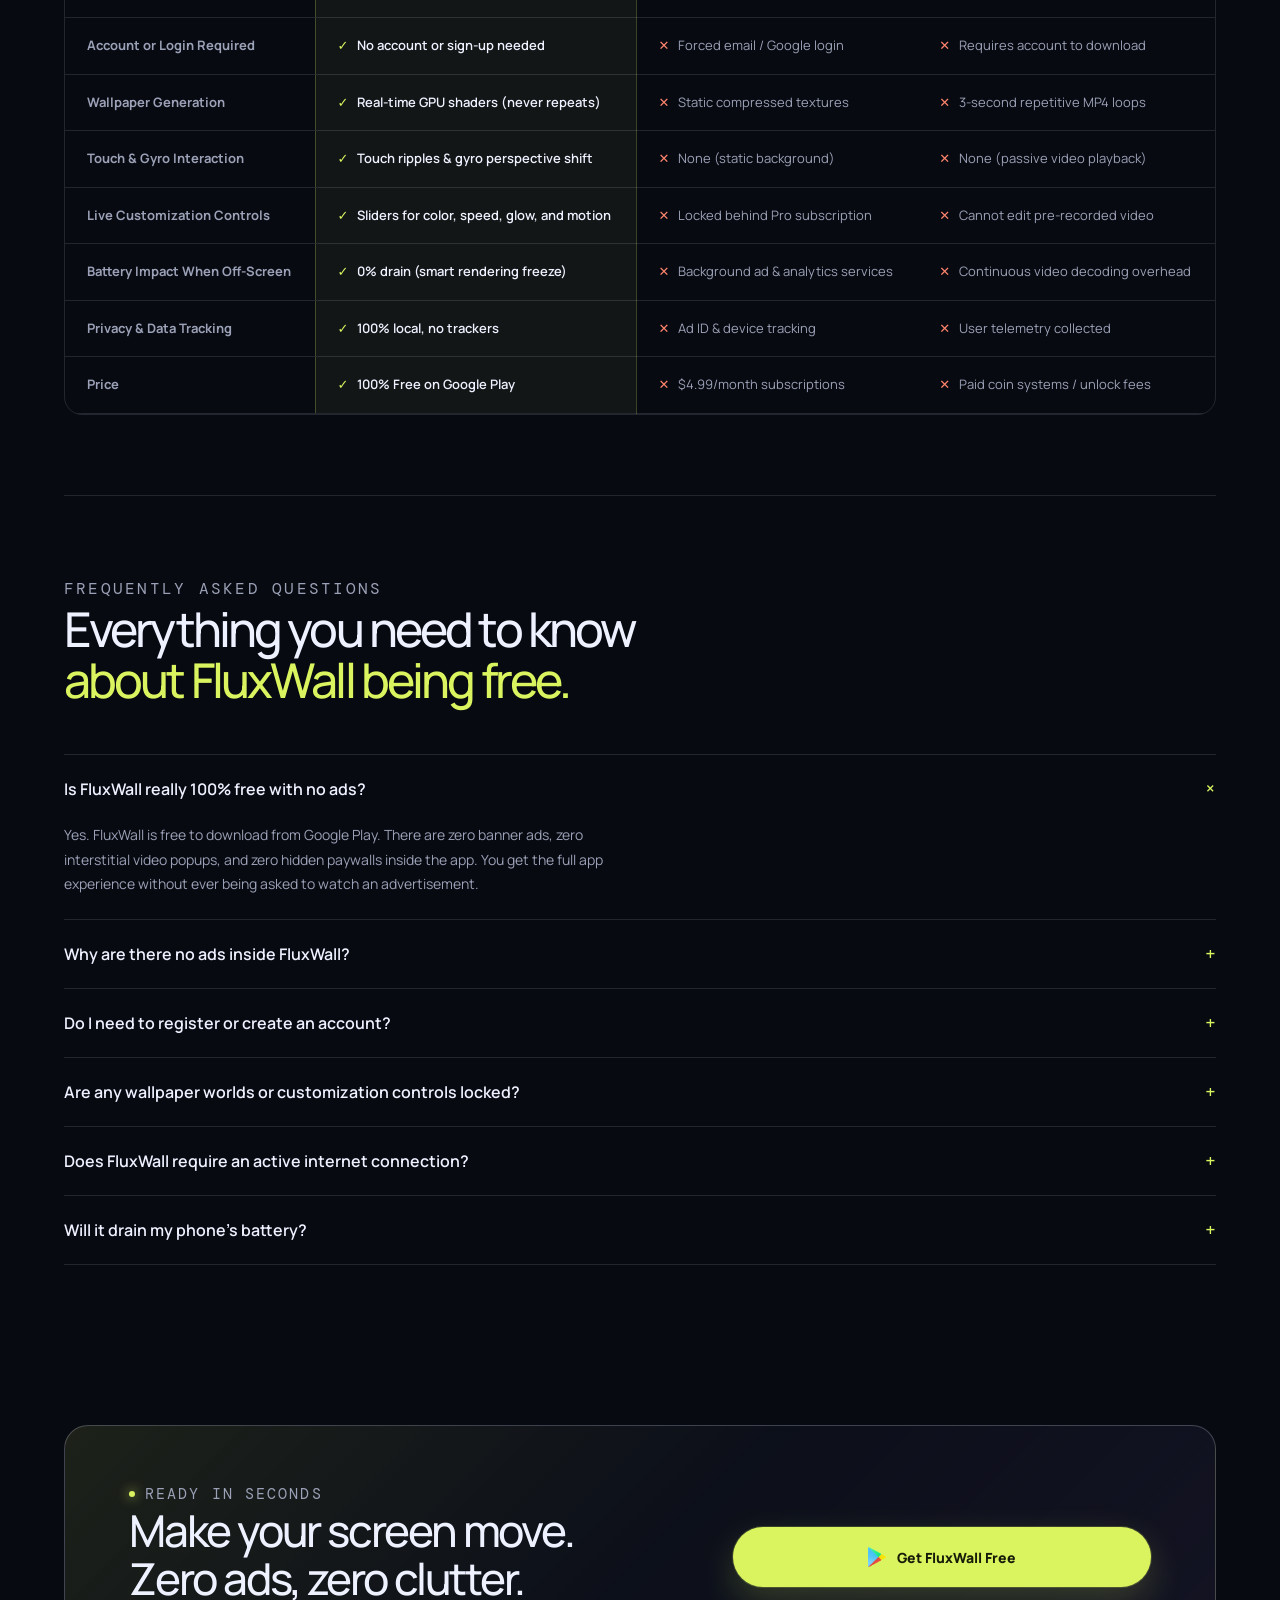
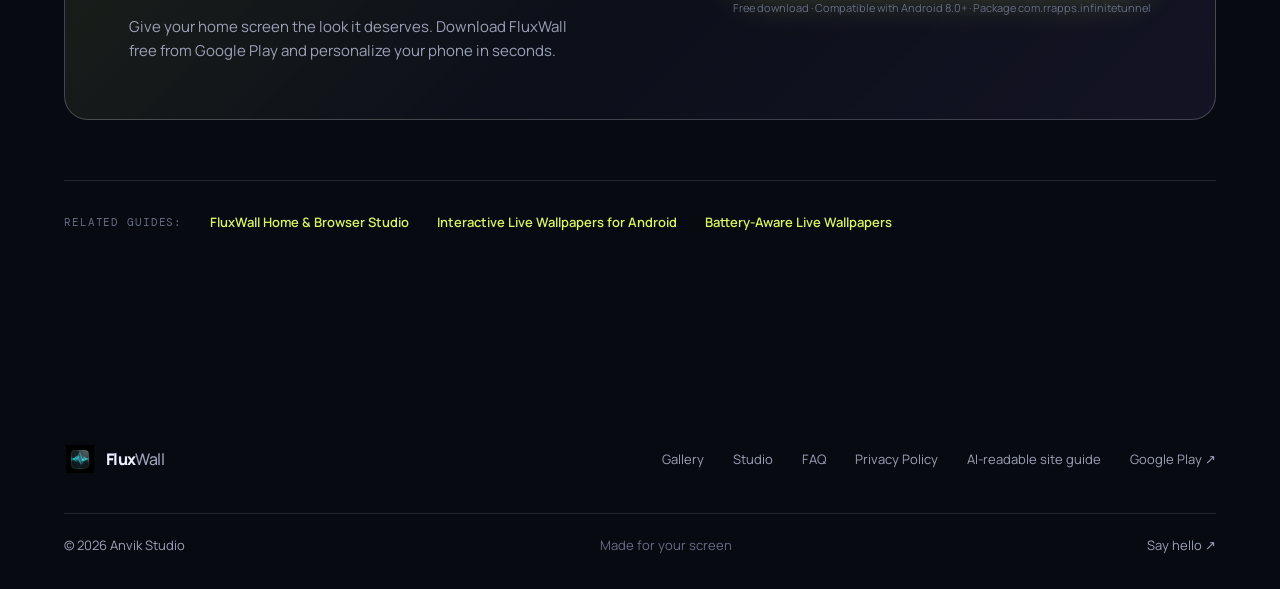
==== commit cf969631: "+ optimize SEO landing pages with device screenshots and high-converting layouts" ====
--- a/free-live-wallpaper-no-ads.html
+++ b/free-live-wallpaper-no-ads.html
@@ -5,19 +5,22 @@
   <meta name="viewport" content="width=device-width, initial-scale=1">
   <meta name="theme-color" content="#080a12">
   <meta name="author" content="FluxWall">
-  <meta name="description" content="FluxWall is a free live wallpaper app for Android with no ads and no account needed. Every wallpaper is customizable and can be saved as a preset.">
+  <meta name="description" content="Tired of wallpaper apps packed with unskippable ads? FluxWall is a 100% free live wallpaper app for Android with zero ads, zero tracking, and no account required.">
   <meta name="robots" content="index, follow, max-image-preview:large, max-snippet:-1, max-video-preview:-1">
   <meta name="referrer" content="strict-origin-when-cross-origin">
   <meta property="og:locale" content="en_US">
   <meta property="og:site_name" content="FluxWall">
-  <meta property="og:title" content="Free Live Wallpaper App, No Ads — FluxWall">
-  <meta property="og:description" content="A free live wallpaper app for Android with no ads and no account needed. Customize and save presets.">
+  <meta property="og:title" content="Free Live Wallpaper App for Android — 100% Ad-Free | FluxWall">
+  <meta property="og:description" content="A free live wallpaper app for Android with no ads, no subscription paywalls, and no account required. Explore 29+ customizable live worlds.">
   <meta property="og:image" content="https://fluxwall.anvik.studio/assets/images/feature.jpg">
   <meta property="og:url" content="https://fluxwall.anvik.studio/free-live-wallpaper-no-ads.html">
   <meta property="og:type" content="website">
   <meta name="twitter:card" content="summary_large_image">
+  <meta name="twitter:title" content="Free Live Wallpaper App for Android — 100% Ad-Free | FluxWall">
+  <meta name="twitter:description" content="No ads, no subscription paywalls, no tracking. Download FluxWall free on Google Play.">
+  <meta name="twitter:image" content="https://fluxwall.anvik.studio/assets/images/feature.jpg">
   <link rel="canonical" href="https://fluxwall.anvik.studio/free-live-wallpaper-no-ads.html">
-  <title>Free Live Wallpaper App, No Ads — FluxWall</title>
+  <title>Free Live Wallpaper App for Android — 100% Ad-Free | FluxWall</title>
   <script type="application/ld+json">
   {
     "@context": "https://schema.org",
@@ -26,8 +29,8 @@
         "@type": "WebPage",
         "@id": "https://fluxwall.anvik.studio/free-live-wallpaper-no-ads.html#webpage",
         "url": "https://fluxwall.anvik.studio/free-live-wallpaper-no-ads.html",
-        "name": "Free Live Wallpaper App, No Ads — FluxWall",
-        "description": "FluxWall is a free live wallpaper app for Android with no ads and no account needed. Every wallpaper is customizable and can be saved as a preset.",
+        "name": "Free Live Wallpaper App for Android — 100% Ad-Free | FluxWall",
+        "description": "Tired of wallpaper apps packed with unskippable ads? FluxWall is a 100% free live wallpaper app for Android with zero ads, zero tracking, and no account required.",
         "inLanguage": "en-US",
         "isPartOf": {
           "@id": "https://fluxwall.anvik.studio/#website"
@@ -35,6 +38,70 @@
         "about": {
           "@id": "https://fluxwall.anvik.studio/#app"
         }
+      },
+      {
+        "@type": "SoftwareApplication",
+        "@id": "https://fluxwall.anvik.studio/#app",
+        "name": "FluxWall",
+        "url": "https://fluxwall.anvik.studio/",
+        "description": "A free live wallpaper app for Android featuring real-time customizable wallpapers with zero ads and no account required.",
+        "applicationCategory": "PersonalizationApplication",
+        "applicationSubCategory": "Live Wallpaper",
+        "operatingSystem": "Android",
+        "downloadUrl": "https://play.google.com/store/apps/details?id=com.rrapps.infinitetunnel",
+        "offers": {
+          "@type": "Offer",
+          "price": "0",
+          "priceCurrency": "USD",
+          "availability": "https://schema.org/InStock"
+        },
+        "isAccessibleForFree": true
+      },
+      {
+        "@type": "FAQPage",
+        "@id": "https://fluxwall.anvik.studio/free-live-wallpaper-no-ads.html#faq",
+        "mainEntity": [
+          {
+            "@type": "Question",
+            "name": "Is FluxWall really 100% free with no ads?",
+            "acceptedAnswer": {
+              "@type": "Answer",
+              "text": "Yes. FluxWall is completely free to download from Google Play. There are zero banner ads, zero interstitial video popups, and zero hidden paywalls inside the app."
+            }
+          },
+          {
+            "@type": "Question",
+            "name": "Why are there no ads inside FluxWall?",
+            "acceptedAnswer": {
+              "@type": "Answer",
+              "text": "We built FluxWall because we believe your phone's wallpaper should be a peaceful, personal space. Advertising SDKs bloat app size, drain battery in the background, and ruin the experience with intrusive interruptions."
+            }
+          },
+          {
+            "@type": "Question",
+            "name": "Do I need to register or create an account?",
+            "acceptedAnswer": {
+              "@type": "Answer",
+              "text": "No. FluxWall does not require an email, phone number, or login. You install the app and immediately start personalizing wallpapers. All presets and saved favorites stay safely on your device."
+            }
+          },
+          {
+            "@type": "Question",
+            "name": "Are any wallpaper worlds or customization controls locked behind a subscription?",
+            "acceptedAnswer": {
+              "@type": "Answer",
+              "text": "No. Every single one of the 29+ live wallpaper worlds and all customization controls (colors, speed, particles, glow, and motion) are unlocked for all users from day one."
+            }
+          },
+          {
+            "@type": "Question",
+            "name": "Does FluxWall require an active internet connection?",
+            "acceptedAnswer": {
+              "@type": "Answer",
+              "text": "No. All wallpapers are procedural shader programs that run locally on your phone's GPU. They do not stream video files from external servers, so FluxWall works completely offline."
+            }
+          }
+        ]
       }
     ]
   }
@@ -61,54 +128,299 @@
     <button class="menu-toggle" type="button" aria-label="Open navigation" aria-expanded="false" data-menu-toggle><i></i><i></i></button>
   </header>
 
-  <main class="section-shell content-page">
-    <article>
-      <p class="eyebrow"><span class="eyebrow-dot"></span> Free live wallpaper app</p>
-      <h1>Free live wallpaper app, no ads</h1>
-      <p class="lede">FluxWall is a free live wallpaper app for Android. Every wallpaper is fully customizable, so your screen can be uniquely yours, and there are no ads and no account to create.</p>
-      <section>
-        <h2>What you get for free</h2>
-        <ul>
-          <li>Free to download from Google Play.</li>
-          <li>No ads inside the app.</li>
-          <li>No account or sign-up needed. Install it and pick a wallpaper.</li>
-          <li>Moving wallpapers that are <a href="interactive-live-wallpaper-android.html">drawn live on your phone</a>, not video loops.</li>
+  <main class="landing-shell">
+    <section class="landing-hero">
+      <div class="landing-hero-copy">
+        <p class="eyebrow"><span class="eyebrow-dot"></span> 100% Free · Zero Ads · Android</p>
+        <h1>Free live wallpaper app,<br><em>zero ads, no catch.</em></h1>
+        <p class="lede">Most "free" wallpaper apps interrupt you with 30-second video popups and lock the best looks behind subscriptions. FluxWall gives you 29+ interactive, GPU-rendered live worlds — completely free, ad-free, and private.</p>
+        <div class="landing-hero-actions">
+          <a class="button button-primary button-hero" href="https://play.google.com/store/apps/details?id=com.rrapps.infinitetunnel" target="_blank" rel="noreferrer"><img class="google-play-icon" src="assets/images/google-play-icon.png" alt="" /> Get FluxWall Free</a>
+          <a class="text-link" href="#why-no-ads">Why we stay ad-free <span>↓</span></a>
+        </div>
+        <ul class="trust-chips">
+          <li class="trust-chip">0 Banner Ads</li>
+          <li class="trust-chip">0 Fullscreen Popups</li>
+          <li class="trust-chip">No Account Needed</li>
+          <li class="trust-chip">100% Offline Presets</li>
         </ul>
-        <!-- TODO: GIF -->
-      </section>
-      <section>
-        <h2>Customize every wallpaper</h2>
-        <p>Each wallpaper has its own controls. Depending on the wallpaper, you can adjust color, speed, glow and movement until it feels right. When you find a combination you love, save it as a preset and return to it anytime. Favorites and presets are stored on your device.</p>
-      </section>
-      <section>
-        <h2>Easy on your phone</h2>
-        <p>FluxWall stops drawing when the wallpaper is not visible and caps animation by default. See the details on the <a href="live-wallpaper-battery.html">battery page</a>.</p>
-      </section>
-      <section>
-        <h2>Frequently asked</h2>
-        <p><strong>Is it really free?</strong> Yes. FluxWall is free to download from Google Play.</p>
-        <p><strong>Do I need an account?</strong> No. There is nothing to sign up for.</p>
-        <p><strong>Are the wallpapers videos?</strong> No. They are <a href="interactive-live-wallpaper-android.html">drawn live on your phone</a>, so they are not fixed loops.</p>
-        <p><strong>Can I change how a wallpaper looks?</strong> Yes. Every wallpaper has controls, and your settings can be saved as presets.</p>
-      </section>
-      <section>
-        <h2>Who it is for</h2>
-        <p>FluxWall works on Android devices that support live wallpapers. If you want a home screen that moves, feels fresh and can be changed with your mood, it is a simple place to start. You can also try the <a href="/#studio">preview editor</a> in your browser first.</p>
-      </section>
-      <div class="content-cta">
+      </div>
+      <div class="mockup-wrap">
+        <div class="phone-mockup">
+          <picture>
+            <source srcset="assets/screenshots/device_homescreen.webp" type="image/webp">
+            <img src="assets/screenshots/device_homescreen.png" alt="FluxWall live wallpaper running smoothly on an Android phone home screen" width="320" height="711" fetchpriority="high">
+          </picture>
+        </div>
+      </div>
+    </section>
+
+    <!-- Problem vs Solution Breakdown -->
+    <section class="landing-section" id="why-no-ads">
+      <div class="landing-section-intro">
+        <p class="eyebrow">The Adware Reality</p>
+        <h2>Why standard wallpaper apps<br><span>ruin your phone experience.</span></h2>
+        <p>If you have ever installed a live wallpaper from Google Play, you know the drill: an ad plays when you open the app, another plays when you preview a wallpaper, and setting it requires watching a 30-second commercial. We built FluxWall to respect you and your device.</p>
+      </div>
+
+      <div class="problem-solution-grid">
+        <div class="audit-card is-problem">
+          <span class="audit-badge">Typical "Free" Wallpaper Apps</span>
+          <h3>Cluttered, slow, and full of traps</h3>
+          <ul class="audit-list">
+            <li>Unskippable 30-second video ads every time you preview a wallpaper</li>
+            <li>Aggressive subscription popups ($4.99/week) disguised as free trials</li>
+            <li>Background ad SDKs tracking your location and device identifiers</li>
+            <li>Requires signing up with an email or social account just to save a style</li>
+            <li>Fixed video loops that chew through mobile data and battery life</li>
+          </ul>
+        </div>
+
+        <div class="audit-card is-solution">
+          <span class="audit-badge">The FluxWall Promise</span>
+          <h3>Pure motion, total creative freedom</h3>
+          <ul class="audit-list">
+            <li>Zero ads inside the app — no banners, no video popups, ever</li>
+            <li>All 29+ live wallpaper worlds are 100% unlocked from day one</li>
+            <li>Zero tracking, zero analytics trackers, and zero background telemetry</li>
+            <li>No account or login required — everything stays private on your phone</li>
+            <li>Real-time procedural shaders that run locally without streaming video</li>
+          </ul>
+        </div>
+      </div>
+    </section>
+
+    <!-- Feature Showcase 1: Gallery -->
+    <section class="landing-section">
+      <div class="feature-showcase">
+        <div class="feature-showcase-copy">
+          <p class="feature-kicker">29+ Curated Worlds</p>
+          <h3>A moving background for every mood, ready instantly.</h3>
+          <p>Explore an evolving catalog of live wallpapers crafted for high-density modern Android screens. From hypnotic cosmic nebulae and northern lights to relaxing fluid dynamics and nostalgic retro synthwave grids, pick a scene and make your phone feel alive.</p>
+          <ul class="feature-points">
+            <li><strong>Organized by Mood:</strong> Filter seamlessly across Cosmic, Fluids, Nature, Abstract, and Synthwave categories.</li>
+            <li><strong>Instant Preview:</strong> Tap any world and immediately see how it animates with zero delay and zero ad interruptions.</li>
+            <li><strong>Always Growing:</strong> Fresh procedural worlds added in regular updates without extra charges.</li>
+          </ul>
+          <a class="button button-primary button-compact" href="https://play.google.com/store/apps/details?id=com.rrapps.infinitetunnel" target="_blank" rel="noreferrer"><img class="google-play-icon" src="assets/images/google-play-icon.png" alt="" /> Get FluxWall Free</a>
+        </div>
+        <div class="mockup-wrap">
+          <div class="phone-mockup">
+            <picture>
+              <source srcset="assets/screenshots/device_gallery.webp" type="image/webp">
+              <img src="assets/screenshots/device_gallery.png" alt="FluxWall gallery view showcasing 29+ live wallpapers with category filters" width="320" height="711" loading="lazy">
+            </picture>
+          </div>
+        </div>
+      </div>
+    </section>
+
+    <!-- Feature Showcase 2: Live Editor -->
+    <section class="landing-section">
+      <div class="feature-showcase is-reverse">
+        <div class="feature-showcase-copy">
+          <p class="feature-kicker">Real-Time Customization</p>
+          <h3>Fine-tune every detail. No paywalled settings.</h3>
+          <p>Other apps lock basic sliders behind "Pro" tiers. With FluxWall, you have direct, unhindered control over every parameter in real time. Adjust palette color blends, animation speed, particle density, glow intensity, and physics responsiveness directly in the live editor.</p>
+          <ul class="feature-points">
+            <li><strong>Instant Visual Feedback:</strong> Watch your wallpaper respond live as you slide each setting.</li>
+            <li><strong>AMOLED Dark Modes:</strong> Deepen shadows and darken backgrounds to save battery on OLED displays.</li>
+            <li><strong>Full Shader Depth:</strong> Control motion speed, bloom intensity, and surface distortion without restrictions.</li>
+          </ul>
+          <a class="text-link" href="interactive-live-wallpaper-android.html">Learn how interactive touch & tilt works <span>→</span></a>
+        </div>
+        <div class="mockup-wrap">
+          <div class="phone-mockup">
+            <picture>
+              <source srcset="assets/screenshots/device_live_editor.webp" type="image/webp">
+              <img src="assets/screenshots/device_live_editor.png" alt="FluxWall real-time live editor tuning speed, glow, and color sliders" width="320" height="711" loading="lazy">
+            </picture>
+          </div>
+        </div>
+      </div>
+    </section>
+
+    <!-- Feature Showcase 3: Presets & Favorites -->
+    <section class="landing-section">
+      <div class="feature-showcase">
+        <div class="feature-showcase-copy">
+          <p class="feature-kicker">Offline Presets & Favorites</p>
+          <h3>One-tap looks. Stored locally on your device.</h3>
+          <p>Don't want to tweak sliders from scratch? Pick from curated designer presets with handcrafted color palettes and motion dynamics. Found a look you love? Save your custom configurations as personal presets with a single tap. Everything is stored locally on your phone without ever needing a cloud account.</p>
+          <ul class="feature-points">
+            <li><strong>One-Tap Designer Presets:</strong> Switch moods in a second with curated colorways and motion tempos.</li>
+            <li><strong>Unlimited Custom Saves:</strong> Create as many custom presets as you want.</li>
+            <li><strong>100% Private:</strong> Your settings, bookmarks, and presets stay strictly on your phone.</li>
+          </ul>
+          <a class="text-link" href="live-wallpaper-battery.html">See why FluxWall is gentle on battery <span>→</span></a>
+        </div>
+        <div class="mockup-wrap">
+          <div class="phone-mockup">
+            <picture>
+              <source srcset="assets/screenshots/device_presets_library.webp" type="image/webp">
+              <img src="assets/screenshots/device_presets_library.png" alt="FluxWall preset library showing one-tap designer colorways" width="320" height="711" loading="lazy">
+            </picture>
+          </div>
+        </div>
+      </div>
+    </section>
+
+    <!-- Comparison Table -->
+    <section class="landing-section">
+      <div class="landing-section-intro">
+        <p class="eyebrow">Direct Comparison</p>
+        <h2>How FluxWall compares to<br><span>other Android wallpaper apps.</span></h2>
+        <p>See why thousands of Android users replace generic video wallpaper apps with FluxWall.</p>
+      </div>
+
+      <div class="comparison-wrap">
+        <table class="comparison-table">
+          <thead>
+            <tr>
+              <th>Feature</th>
+              <th class="col-highlight">FluxWall</th>
+              <th>Typical Free Apps</th>
+              <th>Video Loop Apps</th>
+            </tr>
+          </thead>
+          <tbody>
+            <tr>
+              <td><strong>In-App Advertising</strong></td>
+              <td class="col-highlight"><span class="check-lime">✓</span> 0 Ads (No banners, no video popups)</td>
+              <td><span class="cross-muted">✕</span> Aggressive video & banner ads</td>
+              <td><span class="cross-muted">✕</span> Rewarded video paywalls</td>
+            </tr>
+            <tr>
+              <td><strong>Account or Login Required</strong></td>
+              <td class="col-highlight"><span class="check-lime">✓</span> No account or sign-up needed</td>
+              <td><span class="cross-muted">✕</span> Forced email / Google login</td>
+              <td><span class="cross-muted">✕</span> Requires account to download</td>
+            </tr>
+            <tr>
+              <td><strong>Wallpaper Generation</strong></td>
+              <td class="col-highlight"><span class="check-lime">✓</span> Real-time GPU shaders (never repeats)</td>
+              <td><span class="cross-muted">✕</span> Static compressed textures</td>
+              <td><span class="cross-muted">✕</span> 3-second repetitive MP4 loops</td>
+            </tr>
+            <tr>
+              <td><strong>Touch & Gyro Interaction</strong></td>
+              <td class="col-highlight"><span class="check-lime">✓</span> Touch ripples & gyro perspective shift</td>
+              <td><span class="cross-muted">✕</span> None (static background)</td>
+              <td><span class="cross-muted">✕</span> None (passive video playback)</td>
+            </tr>
+            <tr>
+              <td><strong>Live Customization Controls</strong></td>
+              <td class="col-highlight"><span class="check-lime">✓</span> Sliders for color, speed, glow, and motion</td>
+              <td><span class="cross-muted">✕</span> Locked behind Pro subscription</td>
+              <td><span class="cross-muted">✕</span> Cannot edit pre-recorded video</td>
+            </tr>
+            <tr>
+              <td><strong>Battery Impact When Off-Screen</strong></td>
+              <td class="col-highlight"><span class="check-lime">✓</span> 0% drain (smart rendering freeze)</td>
+              <td><span class="cross-muted">✕</span> Background ad & analytics services</td>
+              <td><span class="cross-muted">✕</span> Continuous video decoding overhead</td>
+            </tr>
+            <tr>
+              <td><strong>Privacy & Data Tracking</strong></td>
+              <td class="col-highlight"><span class="check-lime">✓</span> 100% local, no trackers</td>
+              <td><span class="cross-muted">✕</span> Ad ID & device tracking</td>
+              <td><span class="cross-muted">✕</span> User telemetry collected</td>
+            </tr>
+            <tr>
+              <td><strong>Price</strong></td>
+              <td class="col-highlight"><span class="check-lime">✓</span> 100% Free on Google Play</td>
+              <td><span class="cross-muted">✕</span> $4.99/month subscriptions</td>
+              <td><span class="cross-muted">✕</span> Paid coin systems / unlock fees</td>
+            </tr>
+          </tbody>
+        </table>
+      </div>
+    </section>
+
+    <!-- FAQ Accordion -->
+    <section class="landing-section">
+      <div class="landing-section-intro">
+        <p class="eyebrow">Frequently Asked Questions</p>
+        <h2>Everything you need to know<br><span>about FluxWall being free.</span></h2>
+      </div>
+
+      <div class="landing-faq">
+        <details open>
+          <summary>Is FluxWall really 100% free with no ads? <span>+</span></summary>
+          <p>Yes. FluxWall is free to download from Google Play. There are zero banner ads, zero interstitial video popups, and zero hidden paywalls inside the app. You get the full app experience without ever being asked to watch an advertisement.</p>
+        </details>
+        <details>
+          <summary>Why are there no ads inside FluxWall? <span>+</span></summary>
+          <p>We built FluxWall because we believe your phone's home screen should be a calm, beautiful space that reflects your style. Advertising SDKs bloat app downloads, drain battery power in the background, and disrupt your creative flow with frustrating timers. We prefer building software people genuinely enjoy using.</p>
+        </details>
+        <details>
+          <summary>Do I need to register or create an account? <span>+</span></summary>
+          <p>No. FluxWall does not require an email address, phone number, or social login. You install the app from Google Play and immediately start exploring wallpapers. Your presets, favorites, and settings are saved locally on your phone.</p>
+        </details>
+        <details>
+          <summary>Are any wallpaper worlds or customization controls locked? <span>+</span></summary>
+          <p>No. Every single one of the 29+ live wallpaper worlds and all customization controls (colors, speed, particles, glow, and motion) are unlocked for all users. You can also preview several featured worlds right in your browser using our <a href="/#studio">interactive studio</a>.</p>
+        </details>
+        <details>
+          <summary>Does FluxWall require an active internet connection? <span>+</span></summary>
+          <p>No. All FluxWall wallpapers are procedural shader programs that run locally on your phone's GPU. They do not stream video files from remote servers, which means FluxWall works completely offline with zero mobile data consumption.</p>
+        </details>
+        <details>
+          <summary>Will it drain my phone's battery? <span>+</span></summary>
+          <p>FluxWall is designed with smart lifecycle listeners. When your phone screen turns off or when you open another app, FluxWall stops drawing entirely. Read our detailed technical breakdown on our <a href="live-wallpaper-battery.html">battery guide</a>.</p>
+        </details>
+      </div>
+    </section>
+
+    <!-- High-Converting CTA Banner -->
+    <section class="landing-cta-banner">
+      <div>
+        <p class="eyebrow"><span class="eyebrow-dot"></span> Ready in seconds</p>
+        <h2>Make your screen move.<br>Zero ads, zero clutter.</h2>
+        <p>Give your home screen the look it deserves. Download FluxWall free from Google Play and personalize your phone in seconds.</p>
+      </div>
+      <div class="landing-cta-actions">
         <a class="button button-primary button-hero" href="https://play.google.com/store/apps/details?id=com.rrapps.infinitetunnel" target="_blank" rel="noreferrer"><img class="google-play-icon" src="assets/images/google-play-icon.png" alt="" /> Get FluxWall Free</a>
-        <p class="content-note">FluxWall by Anvik Studio on Google Play (package com.rrapps.infinitetunnel).</p>
-      </div>
-      <nav class="content-related" aria-label="Related pages">
-        <a href="/">FluxWall home</a>
-        <a href="interactive-live-wallpaper-android.html">Interactive live wallpaper for Android</a>
-        <a href="live-wallpaper-battery.html">Live wallpaper that doesn&#x27;t drain your battery</a>
-      </nav>
-    </article>
+        <p class="content-note">Free download · Compatible with Android 8.0+ · Package com.rrapps.infinitetunnel</p>
+      </div>
+    </section>
+
+    <!-- Internal Linking Navigation -->
+    <nav class="landing-related-nav" aria-label="Explore more FluxWall guides">
+      <span>Related Guides:</span>
+      <a href="/">FluxWall Home & Browser Studio</a>
+      <a href="interactive-live-wallpaper-android.html">Interactive Live Wallpapers for Android</a>
+      <a href="live-wallpaper-battery.html">Battery-Aware Live Wallpapers</a>
+    </nav>
   </main>
 
-  <footer class="footer section-shell"><div class="footer-top"><a class="brand" href="/"><img class="brand-icon" src="assets/images/fluxwall-icon.png" alt="" /><span>Flux<span class="brand-muted">Wall</span></span></a><div class="footer-links"><a href="/#gallery">Gallery</a><a href="/#studio">Studio</a><a href="/#faq">FAQ</a><a href="privacy_policy.html">Privacy Policy</a><a href="https://fluxwall.anvik.studio/llms.txt">AI-readable site guide</a><a href="https://play.google.com/store/apps/details?id=com.rrapps.infinitetunnel" target="_blank" rel="noreferrer">Google Play ↗</a></div></div><div class="footer-bottom"><span>© <span data-year></span> <a href="https://anvik.studio" target="_blank" rel="noreferrer">Anvik Studio</a></span><span>Made for your screen</span><a href="mailto:support@anvik.studio">Say hello ↗</a></div></footer>
-  <div class="sticky-download"><span>Make your screen yours.</span><a href="https://play.google.com/store/apps/details?id=com.rrapps.infinitetunnel" target="_blank" rel="noreferrer"><img class="google-play-icon" src="assets/images/google-play-icon.png" alt="" /> Get FluxWall Free</a></div>
+  <footer class="footer section-shell">
+    <div class="footer-top">
+      <a class="brand" href="/">
+        <img class="brand-icon" src="assets/images/fluxwall-icon.png" alt="" />
+        <span>Flux<span class="brand-muted">Wall</span></span>
+      </a>
+      <div class="footer-links">
+        <a href="/#gallery">Gallery</a>
+        <a href="/#studio">Studio</a>
+        <a href="/#faq">FAQ</a>
+        <a href="privacy_policy.html">Privacy Policy</a>
+        <a href="https://fluxwall.anvik.studio/llms.txt">AI-readable site guide</a>
+        <a href="https://play.google.com/store/apps/details?id=com.rrapps.infinitetunnel" target="_blank" rel="noreferrer">Google Play ↗</a>
+      </div>
+    </div>
+    <div class="footer-bottom">
+      <span>© <span data-year></span> <a href="https://anvik.studio" target="_blank" rel="noreferrer">Anvik Studio</a></span>
+      <span>Made for your screen</span>
+      <a href="mailto:support@anvik.studio">Say hello ↗</a>
+    </div>
+  </footer>
+
+  <div class="sticky-download">
+    <span>Make your screen yours.</span>
+    <a href="https://play.google.com/store/apps/details?id=com.rrapps.infinitetunnel" target="_blank" rel="noreferrer"><img class="google-play-icon" src="assets/images/google-play-icon.png" alt="" /> Get FluxWall Free</a>
+  </div>
+
   <script>
     (function () {
       var header = document.querySelector('[data-header]'), nav = document.querySelector('[data-nav]'), menu = document.querySelector('[data-menu-toggle]');
@@ -122,4 +434,4 @@
     })();
   </script>
 </body>
-</html>
+</html>
--- a/css/site.css
+++ b/css/site.css
@@ -277,7 +277,7 @@
 }
 @media (prefers-reduced-motion: reduce) { *, *::before, *::after { animation-duration: .01ms !important; animation-iteration-count: 1 !important; scroll-behavior: auto !important; transition-duration: .01ms !important; } }
 
-/* Content pages (search landing pages) */
+/* Content pages & SEO Landing Pages */
 .content-page { max-width: 780px; padding-bottom: 100px; padding-top: 140px; }
 .content-page h1 { font-size: clamp(34px, 5vw, 56px); font-weight: 500; letter-spacing: -.06em; line-height: 1.05; margin: 0 0 24px; }
 .content-page h2 { color: var(--ink); font-size: 22px; font-weight: 600; letter-spacing: -.03em; margin: 40px 0 14px; }
@@ -292,4 +292,110 @@
 .content-cta .content-note { font-size: 12px; margin: 0; }
 .content-related { border-top: 1px solid var(--line); display: flex; flex-wrap: wrap; gap: 12px 28px; margin-top: 48px; padding-top: 24px; }
 .content-related a { font-size: 13px; }
+
+/* SEO Landing Pages & High-Converting Product Showcases */
+.landing-shell { width: min(1180px, calc(100% - var(--gutter) * 2)); margin-inline: auto; padding-bottom: 120px; padding-top: 140px; }
+.landing-hero { align-items: center; display: grid; gap: clamp(40px, 6vw, 80px); grid-template-columns: 1.15fr 0.85fr; padding-bottom: 80px; position: relative; }
+.landing-hero-copy { max-width: 620px; }
+.landing-hero-copy h1 { font-size: clamp(38px, 4.6vw, 68px); font-weight: 500; letter-spacing: -.075em; line-height: 1.02; margin: 0 0 24px; }
+.landing-hero-copy h1 em { color: var(--lime); font-style: normal; }
+.landing-hero-copy .lede { color: rgba(238, 241, 255, .82); font-size: 18px; line-height: 1.68; margin: 0 0 32px; }
+.landing-hero-actions { align-items: center; display: flex; flex-wrap: wrap; gap: 20px; margin-bottom: 30px; }
+.trust-chips { display: flex; flex-wrap: wrap; gap: 10px; list-style: none; margin: 0; padding: 0; }
+.trust-chip { align-items: center; background: rgba(234, 239, 255, .04); border: 1px solid var(--line); border-radius: 99px; color: var(--muted); display: inline-flex; font-family: var(--mono); font-size: 11px; gap: 8px; letter-spacing: .04em; padding: 7px 14px; }
+.trust-chip::before { background: var(--lime); border-radius: 50%; box-shadow: 0 0 8px var(--lime); content: ''; height: 5px; width: 5px; }
+
+/* Phone Mockup Frame */
+.mockup-wrap { display: flex; justify-content: center; position: relative; }
+.phone-mockup { background: #0d101b; border: 8px solid #1c2237; border-radius: 40px; box-shadow: 0 24px 60px rgba(0, 0, 0, .55), 0 0 40px rgba(217, 244, 95, .06); max-width: 320px; overflow: hidden; position: relative; width: 100%; }
+.phone-mockup::before { background: #1c2237; border-radius: 0 0 10px 10px; content: ''; height: 14px; left: 50%; position: absolute; top: 0; transform: translateX(-50%); width: 72px; z-index: 5; }
+.phone-mockup img, .phone-mockup picture { display: block; height: auto; width: 100%; }
+
+/* Landing Section */
+.landing-section { border-top: 1px solid var(--line); padding: 80px 0; }
+.landing-section-intro { margin-bottom: 48px; max-width: 720px; }
+.landing-section-intro h2 { font-size: clamp(30px, 3.8vw, 48px); font-weight: 500; letter-spacing: -.06em; line-height: 1.08; margin: 0 0 16px; }
+.landing-section-intro h2 span { color: var(--lime); }
+.landing-section-intro p { color: var(--muted); font-size: 16px; line-height: 1.68; margin: 0; }
+
+/* Problem vs Solution Split Cards */
+.problem-solution-grid { display: grid; gap: 24px; grid-template-columns: 1fr 1fr; margin-top: 36px; }
+.audit-card { background: var(--panel); border: 1px solid var(--line); border-radius: 16px; padding: 32px 28px; position: relative; }
+.audit-card.is-problem { border-color: rgba(255, 132, 108, .25); background: linear-gradient(180deg, rgba(255, 132, 108, .04) 0%, var(--panel) 100%); }
+.audit-card.is-solution { border-color: rgba(217, 244, 95, .3); background: linear-gradient(180deg, rgba(217, 244, 95, .05) 0%, var(--panel) 100%); }
+.audit-badge { border-radius: 99px; display: inline-block; font-family: var(--mono); font-size: 10px; font-weight: 600; letter-spacing: .08em; margin-bottom: 16px; padding: 5px 12px; text-transform: uppercase; }
+.audit-card.is-problem .audit-badge { background: rgba(255, 132, 108, .12); color: var(--coral); }
+.audit-card.is-solution .audit-badge { background: rgba(217, 244, 95, .15); color: var(--lime); }
+.audit-card h3 { font-size: 20px; letter-spacing: -.03em; margin: 0 0 16px; }
+.audit-list { list-style: none; margin: 0; padding: 0; }
+.audit-list li { color: var(--muted); font-size: 14px; line-height: 1.6; margin-bottom: 12px; padding-left: 24px; position: relative; }
+.audit-card.is-problem .audit-list li::before { color: var(--coral); content: '✕'; font-weight: 700; left: 0; position: absolute; }
+.audit-card.is-solution .audit-list li::before { color: var(--lime); content: '✓'; font-weight: 700; left: 0; position: absolute; }
+
+/* Alternating Feature Showcase Rows */
+.feature-showcase { align-items: center; display: grid; gap: clamp(36px, 6vw, 72px); grid-template-columns: 1.15fr 0.85fr; margin-top: 60px; }
+.feature-showcase.is-reverse { grid-template-columns: 0.85fr 1.15fr; }
+.feature-showcase.is-reverse .feature-showcase-copy { order: 2; }
+.feature-showcase.is-reverse .mockup-wrap { order: 1; }
+.feature-kicker { color: var(--lime); font-family: var(--mono); font-size: 10px; letter-spacing: .14em; margin-bottom: 12px; text-transform: uppercase; }
+.feature-showcase h3 { font-size: clamp(26px, 3.2vw, 38px); font-weight: 500; letter-spacing: -.05em; line-height: 1.15; margin: 0 0 18px; }
+.feature-showcase p { color: var(--muted); font-size: 15px; line-height: 1.72; margin: 0 0 20px; }
+.feature-points { list-style: none; margin: 0 0 28px; padding: 0; }
+.feature-points li { color: var(--ink); font-size: 14px; line-height: 1.6; margin-bottom: 12px; padding-left: 24px; position: relative; }
+.feature-points li::before { background: var(--lime); border-radius: 50%; content: ''; height: 6px; left: 4px; position: absolute; top: 9px; width: 6px; }
+.feature-points li strong { color: #fff; }
+
+/* Comparison Table */
+.comparison-wrap { border: 1px solid var(--line); border-radius: 18px; margin-top: 36px; overflow-x: auto; scrollbar-color: var(--line-bright) transparent; scrollbar-width: thin; }
+.comparison-table { border-collapse: collapse; min-width: 640px; text-align: left; width: 100%; }
+.comparison-table th, .comparison-table td { border-bottom: 1px solid var(--line); padding: 18px 22px; vertical-align: middle; }
+.comparison-table th { background: #0d101b; color: var(--muted); font-family: var(--mono); font-size: 11px; font-weight: 600; letter-spacing: .08em; text-transform: uppercase; }
+.comparison-table th.col-highlight, .comparison-table td.col-highlight { background: rgba(217, 244, 95, .05); border-left: 1px solid rgba(217, 244, 95, .25); border-right: 1px solid rgba(217, 244, 95, .25); color: var(--ink); }
+.comparison-table th.col-highlight { color: var(--lime); }
+.comparison-table td { color: var(--muted); font-size: 13px; line-height: 1.5; }
+.comparison-table td.col-highlight { font-weight: 600; }
+.check-lime { color: var(--lime); font-weight: 700; margin-right: 6px; }
+.cross-muted { color: var(--coral); font-weight: 700; margin-right: 6px; }
+
+/* FAQ Details in Landing Pages */
+.landing-faq { border-top: 1px solid var(--line); margin-top: 36px; }
+.landing-faq details { border-bottom: 1px solid var(--line); }
+.landing-faq summary { align-items: center; color: var(--ink); cursor: pointer; display: flex; font-size: 16px; font-weight: 600; justify-content: space-between; list-style: none; padding: 22px 0; transition: color .2s; }
+.landing-faq summary::-webkit-details-marker { display: none; }
+.landing-faq summary:hover { color: var(--lime); }
+.landing-faq summary span { color: var(--lime); font-family: var(--mono); font-size: 18px; transition: transform .25s ease; }
+.landing-faq details[open] summary span { transform: rotate(45deg); }
+.landing-faq details p { color: var(--muted); font-size: 14px; line-height: 1.75; margin: 0 0 22px; }
+.landing-faq details a { color: var(--lime); text-decoration: underline; }
+
+/* Bottom CTA Banner */
+.landing-cta-banner { align-items: center; background: linear-gradient(135deg, rgba(217, 244, 95, .1) 0%, rgba(13, 16, 27, .9) 50%, rgba(168, 140, 255, .08) 100%); border: 1px solid var(--line-bright); border-radius: 24px; display: flex; flex-wrap: wrap; gap: 32px; justify-content: space-between; margin-top: 80px; padding: 56px clamp(24px, 5vw, 64px); position: relative; }
+.landing-cta-banner h2 { font-size: clamp(28px, 3.5vw, 44px); font-weight: 500; letter-spacing: -.05em; line-height: 1.1; margin: 0 0 12px; }
+.landing-cta-banner p { color: var(--muted); font-size: 15px; line-height: 1.6; margin: 0; max-width: 460px; }
+.landing-cta-actions { display: flex; flex-direction: column; gap: 12px; }
+.landing-cta-actions .content-note { color: var(--quiet); font-size: 11px; margin: 0; text-align: center; }
+
+/* Related Guides Navigation */
+.landing-related-nav { align-items: center; border-top: 1px solid var(--line); display: flex; flex-wrap: wrap; gap: 14px 28px; margin-top: 60px; padding-top: 32px; }
+.landing-related-nav span { color: var(--quiet); font-family: var(--mono); font-size: 11px; letter-spacing: .08em; text-transform: uppercase; }
+.landing-related-nav a { color: var(--lime); font-size: 13px; font-weight: 600; transition: opacity .2s; }
+.landing-related-nav a:hover { opacity: .8; }
+
+/* Mobile responsive styles */
+@media (max-width: 900px) {
+  .landing-hero { grid-template-columns: 1fr; padding-bottom: 40px; }
+  .landing-hero .mockup-wrap { order: -1; }
+  .phone-mockup { max-width: 270px; }
+  .problem-solution-grid { grid-template-columns: 1fr; }
+  .feature-showcase, .feature-showcase.is-reverse { grid-template-columns: 1fr; margin-top: 48px; }
+  .feature-showcase.is-reverse .feature-showcase-copy { order: 1; }
+  .feature-showcase.is-reverse .mockup-wrap { order: 2; }
+}
+@media (max-width: 640px) {
+  .landing-shell { padding-top: 110px; padding-bottom: 100px; }
+  .landing-hero-actions .button { width: 100%; }
+  .landing-cta-banner { padding: 36px 24px; }
+  .landing-cta-actions { width: 100%; }
+  .landing-cta-actions .button { width: 100%; }
+}
 @media (max-width: 760px) { .content-page { padding-top: 110px; padding-bottom: 120px; } }
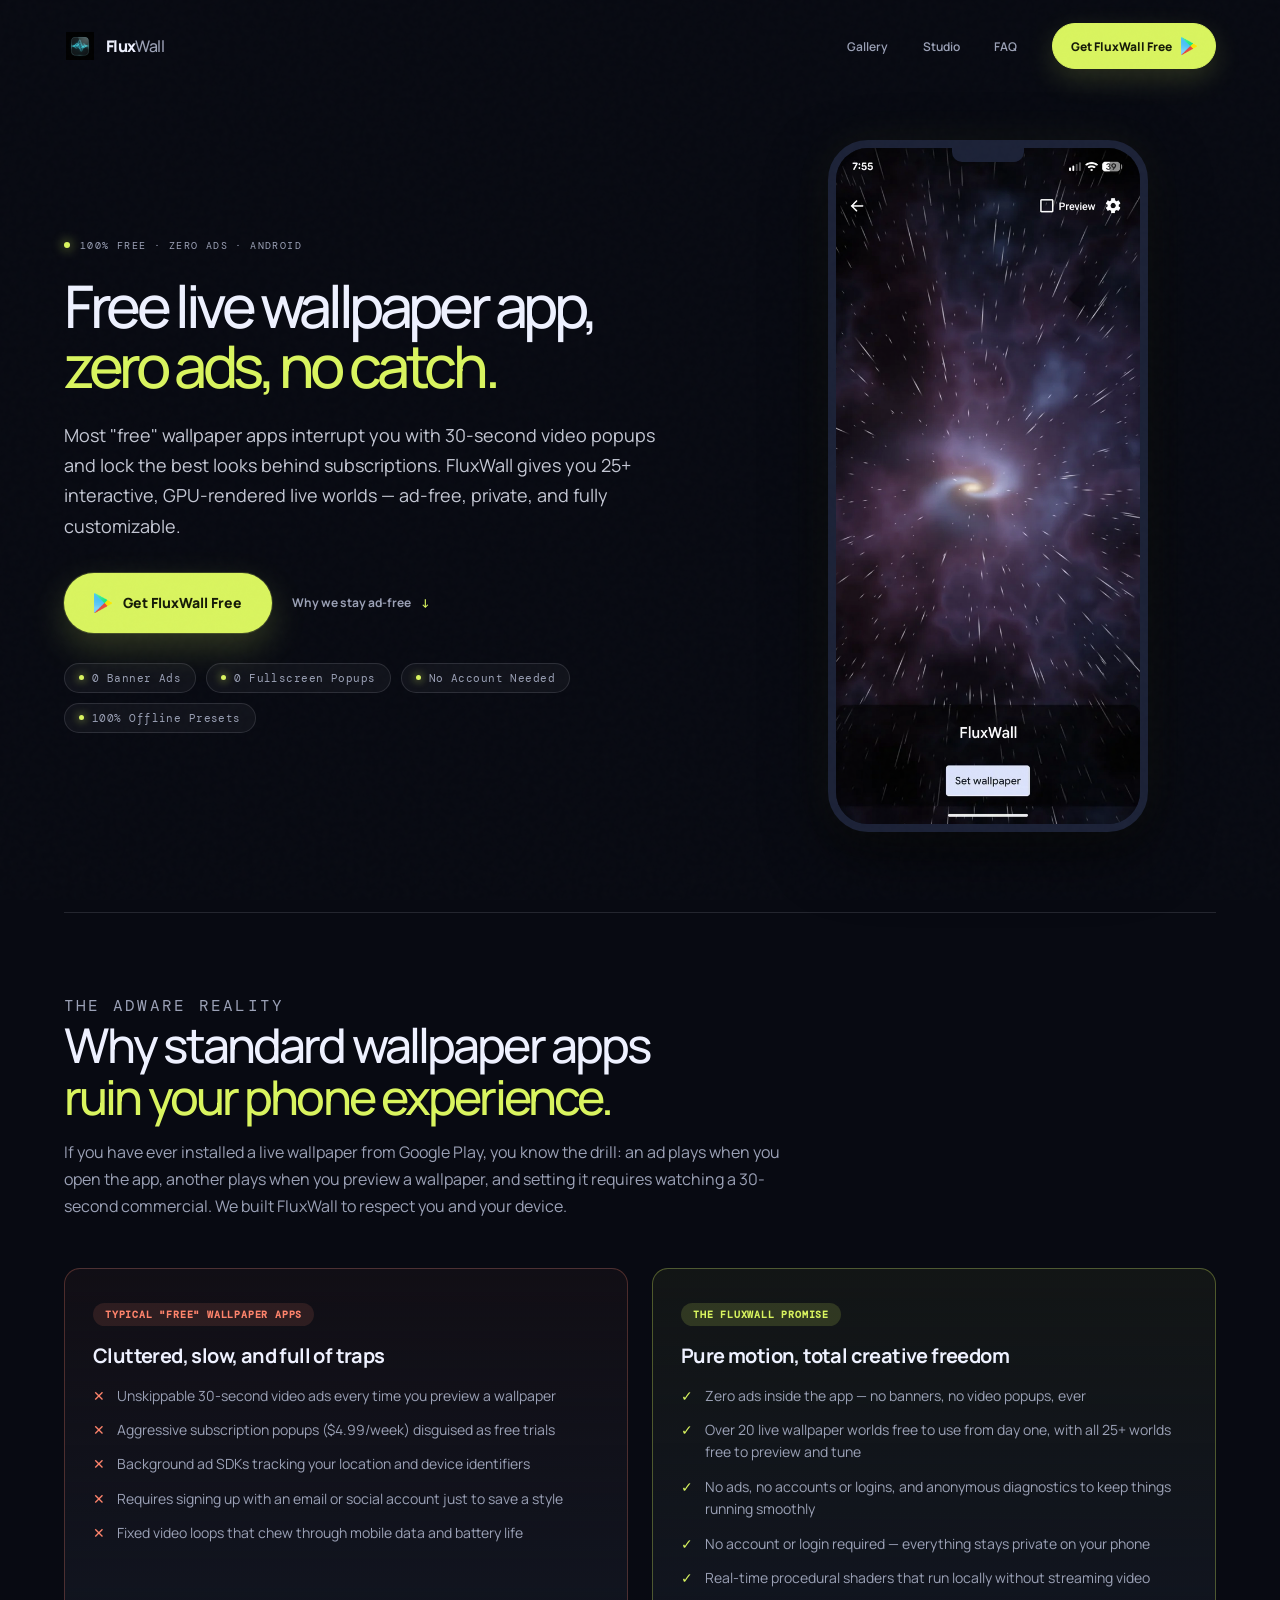
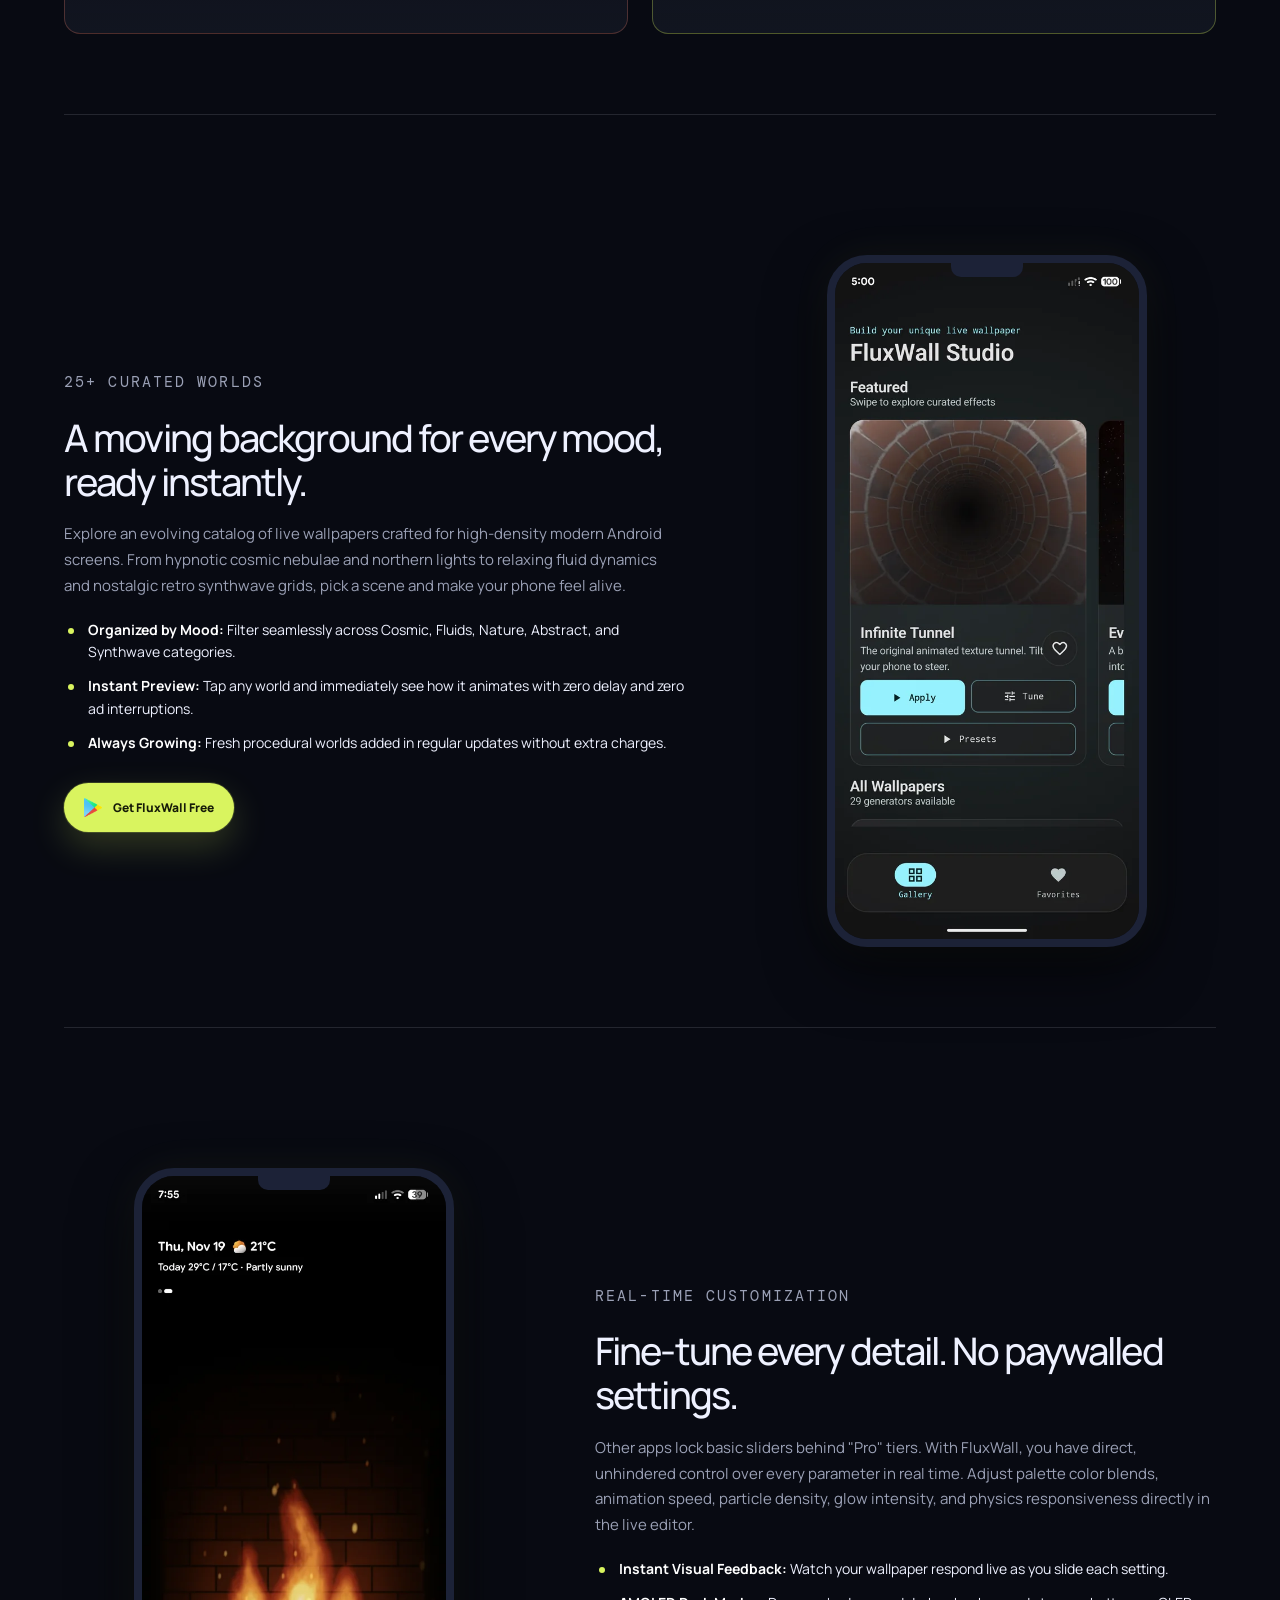
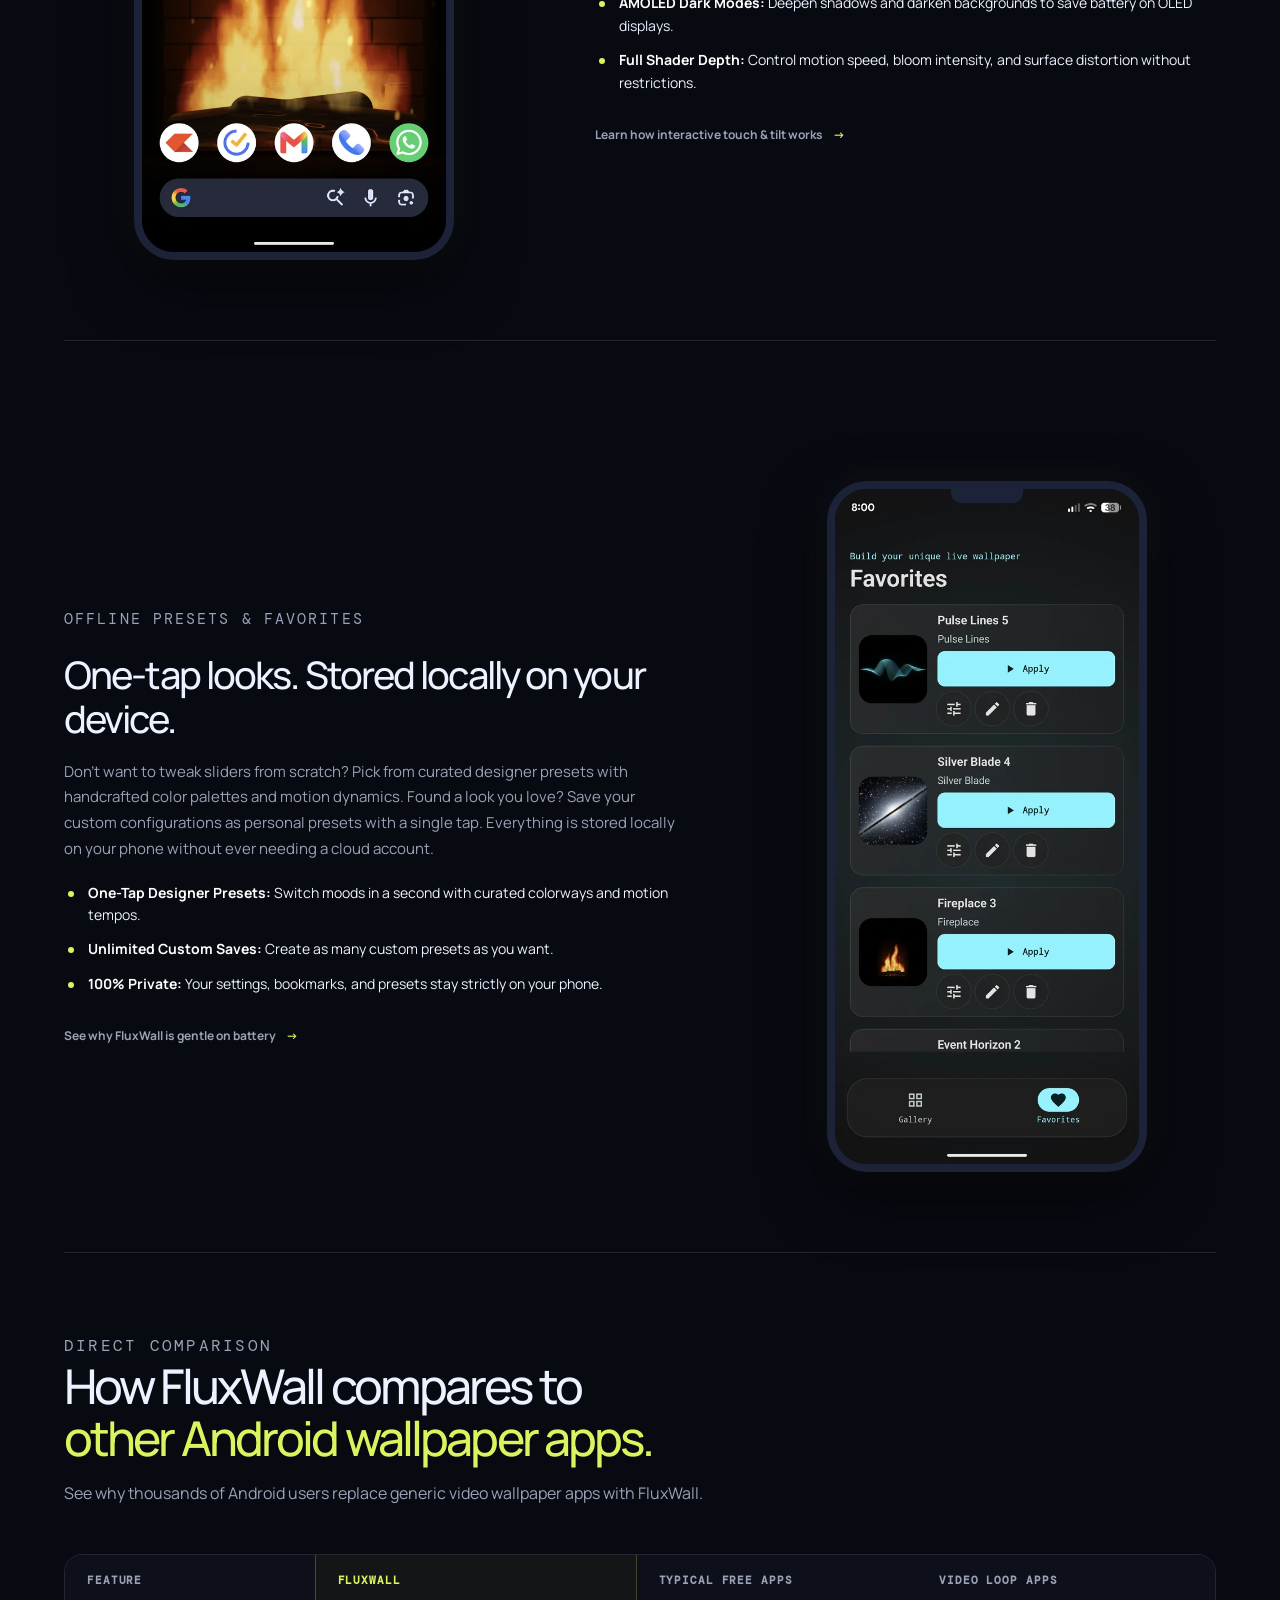
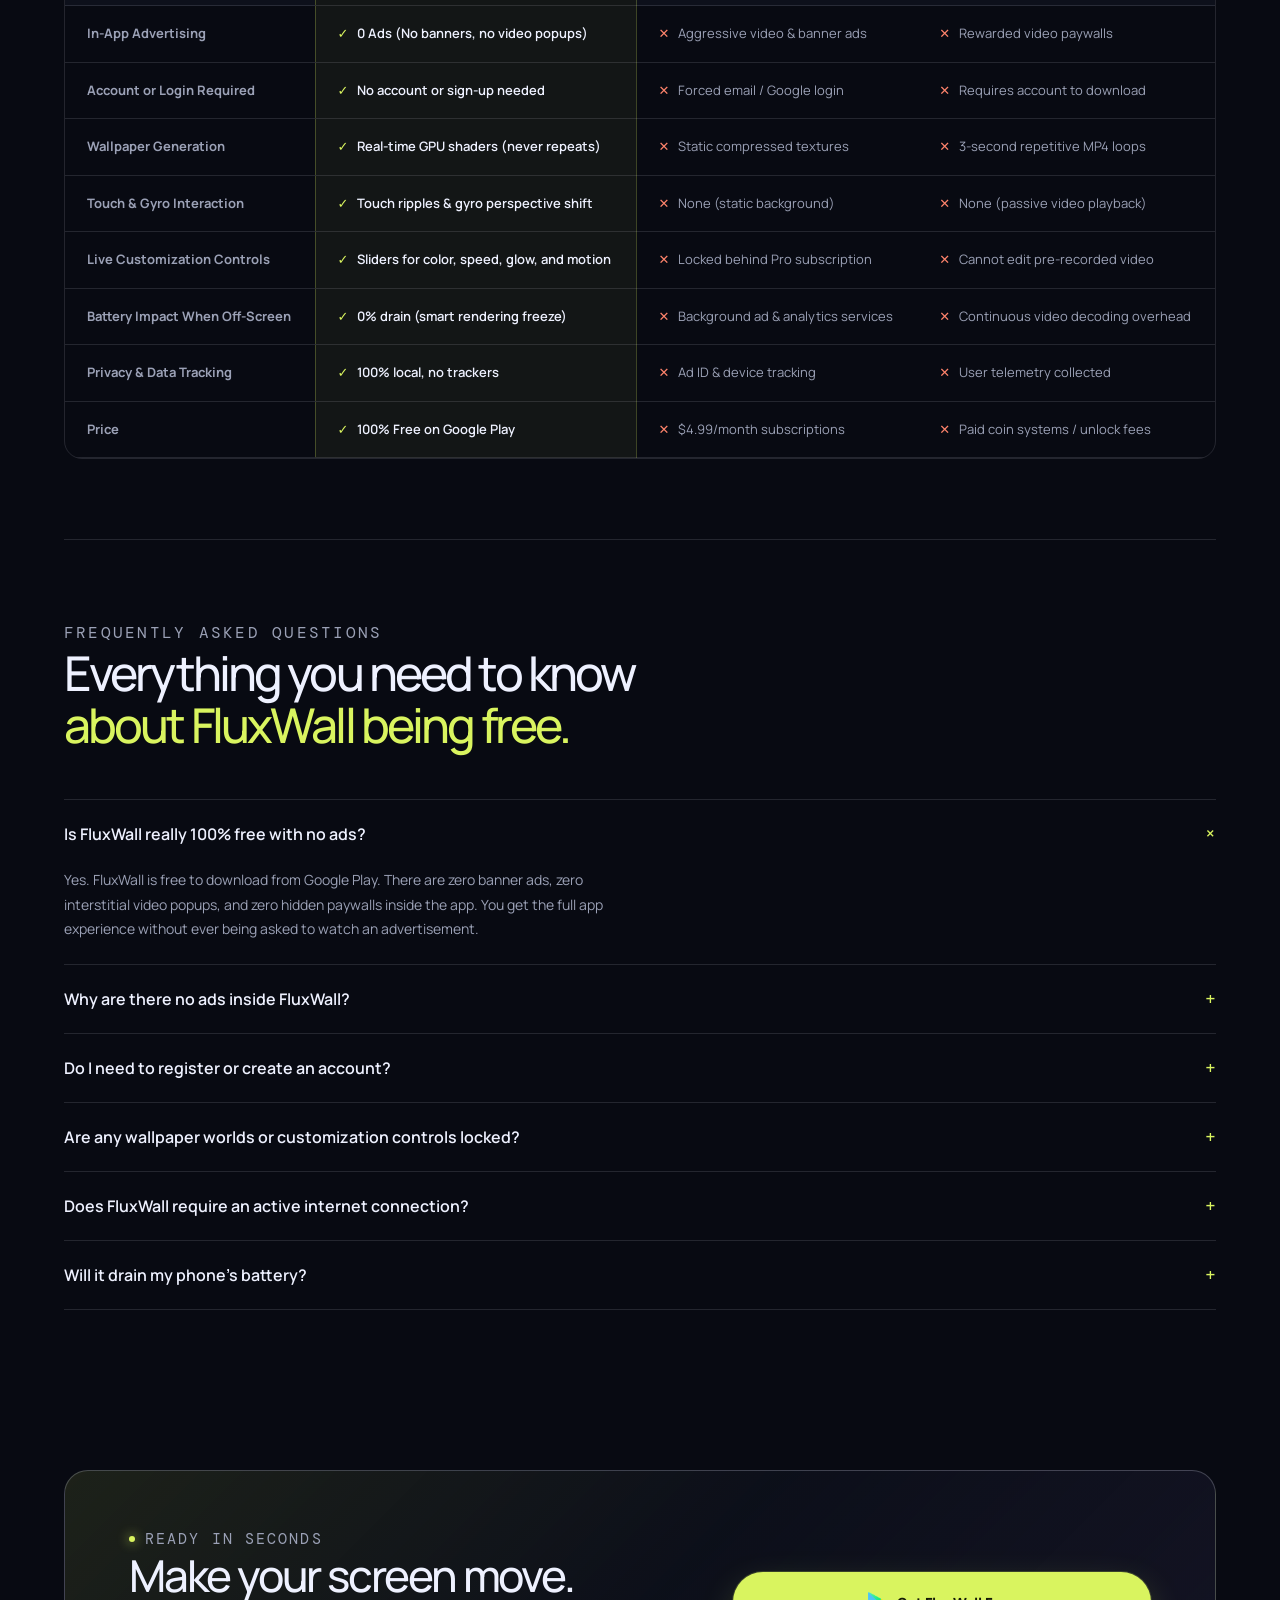
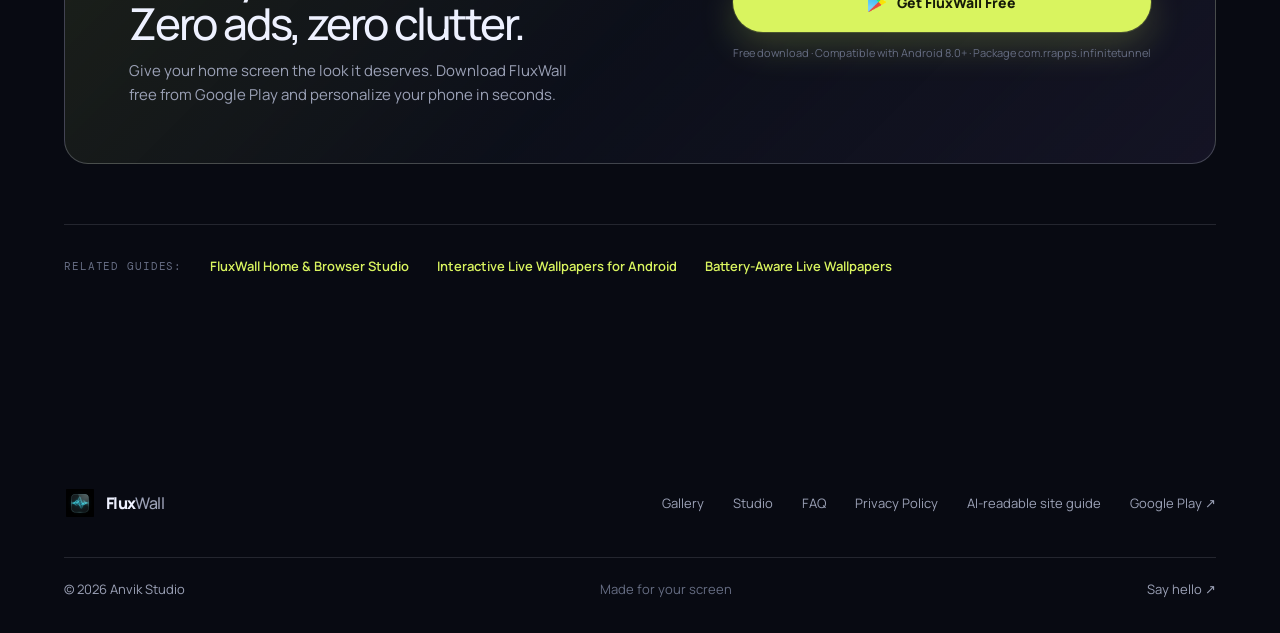
==== commit 027bc376: "+ update privacy policy, IAPs and 25+ worlds copy across site" ====
--- a/free-live-wallpaper-no-ads.html
+++ b/free-live-wallpaper-no-ads.html
@@ -11,7 +11,7 @@
   <meta property="og:locale" content="en_US">
   <meta property="og:site_name" content="FluxWall">
   <meta property="og:title" content="Free Live Wallpaper App for Android — 100% Ad-Free | FluxWall">
-  <meta property="og:description" content="A free live wallpaper app for Android with no ads, no subscription paywalls, and no account required. Explore 29+ customizable live worlds.">
+  <meta property="og:description" content="A free live wallpaper app for Android with no ads, no subscription paywalls, and no account required. Explore 25+ customizable live worlds.">
   <meta property="og:image" content="https://fluxwall.anvik.studio/assets/images/feature.jpg">
   <meta property="og:url" content="https://fluxwall.anvik.studio/free-live-wallpaper-no-ads.html">
   <meta property="og:type" content="website">
@@ -90,7 +90,7 @@
             "name": "Are any wallpaper worlds or customization controls locked behind a subscription?",
             "acceptedAnswer": {
               "@type": "Answer",
-              "text": "No. Every single one of the 29+ live wallpaper worlds and all customization controls (colors, speed, particles, glow, and motion) are unlocked for all users from day one."
+              "text": "Every single one of the 25+ live wallpaper worlds and all customization controls (colors, speed, particles, glow, and motion) are completely free to preview and tune in the editor. Over 20 worlds are 100% free to apply from day one, with optional premium wallpapers unlockable individually or via FluxWall Pro."
             }
           },
           {
@@ -133,7 +133,7 @@
       <div class="landing-hero-copy">
         <p class="eyebrow"><span class="eyebrow-dot"></span> 100% Free · Zero Ads · Android</p>
         <h1>Free live wallpaper app,<br><em>zero ads, no catch.</em></h1>
-        <p class="lede">Most "free" wallpaper apps interrupt you with 30-second video popups and lock the best looks behind subscriptions. FluxWall gives you 29+ interactive, GPU-rendered live worlds — completely free, ad-free, and private.</p>
+        <p class="lede">Most "free" wallpaper apps interrupt you with 30-second video popups and lock the best looks behind subscriptions. FluxWall gives you 25+ interactive, GPU-rendered live worlds — ad-free, private, and fully customizable.</p>
         <div class="landing-hero-actions">
           <a class="button button-primary button-hero" href="https://play.google.com/store/apps/details?id=com.rrapps.infinitetunnel" target="_blank" rel="noreferrer"><img class="google-play-icon" src="assets/images/google-play-icon.png" alt="" /> Get FluxWall Free</a>
           <a class="text-link" href="#why-no-ads">Why we stay ad-free <span>↓</span></a>
@@ -181,8 +181,8 @@
           <h3>Pure motion, total creative freedom</h3>
           <ul class="audit-list">
             <li>Zero ads inside the app — no banners, no video popups, ever</li>
-            <li>All 29+ live wallpaper worlds are 100% unlocked from day one</li>
-            <li>Zero tracking, zero analytics trackers, and zero background telemetry</li>
+            <li>Over 20 live wallpaper worlds free to use from day one, with all 25+ worlds free to preview and tune</li>
+            <li>No ads, no accounts or logins, and anonymous diagnostics to keep things running smoothly</li>
             <li>No account or login required — everything stays private on your phone</li>
             <li>Real-time procedural shaders that run locally without streaming video</li>
           </ul>
@@ -194,7 +194,7 @@
     <section class="landing-section">
       <div class="feature-showcase">
         <div class="feature-showcase-copy">
-          <p class="feature-kicker">29+ Curated Worlds</p>
+          <p class="feature-kicker">25+ Curated Worlds</p>
           <h3>A moving background for every mood, ready instantly.</h3>
           <p>Explore an evolving catalog of live wallpapers crafted for high-density modern Android screens. From hypnotic cosmic nebulae and northern lights to relaxing fluid dynamics and nostalgic retro synthwave grids, pick a scene and make your phone feel alive.</p>
           <ul class="feature-points">
@@ -208,7 +208,7 @@
           <div class="phone-mockup">
             <picture>
               <source srcset="assets/screenshots/device_gallery.webp" type="image/webp">
-              <img src="assets/screenshots/device_gallery.png" alt="FluxWall gallery view showcasing 29+ live wallpapers with category filters" width="320" height="711" loading="lazy">
+              <img src="assets/screenshots/device_gallery.png" alt="FluxWall gallery view showcasing 25+ live wallpapers with category filters" width="320" height="711" loading="lazy">
             </picture>
           </div>
         </div>
@@ -359,7 +359,7 @@
         </details>
         <details>
           <summary>Are any wallpaper worlds or customization controls locked? <span>+</span></summary>
-          <p>No. Every single one of the 29+ live wallpaper worlds and all customization controls (colors, speed, particles, glow, and motion) are unlocked for all users. You can also preview several featured worlds right in your browser using our <a href="/#studio">interactive studio</a>.</p>
+          <p>Every single one of the 25+ live wallpaper worlds and all customization controls (colors, speed, particles, glow, and motion) are free to preview and customize in our editor. Over 20 worlds are completely free to apply from day one, with optional premium worlds available individually or via FluxWall Pro.</p>
         </details>
         <details>
           <summary>Does FluxWall require an active internet connection? <span>+</span></summary>
